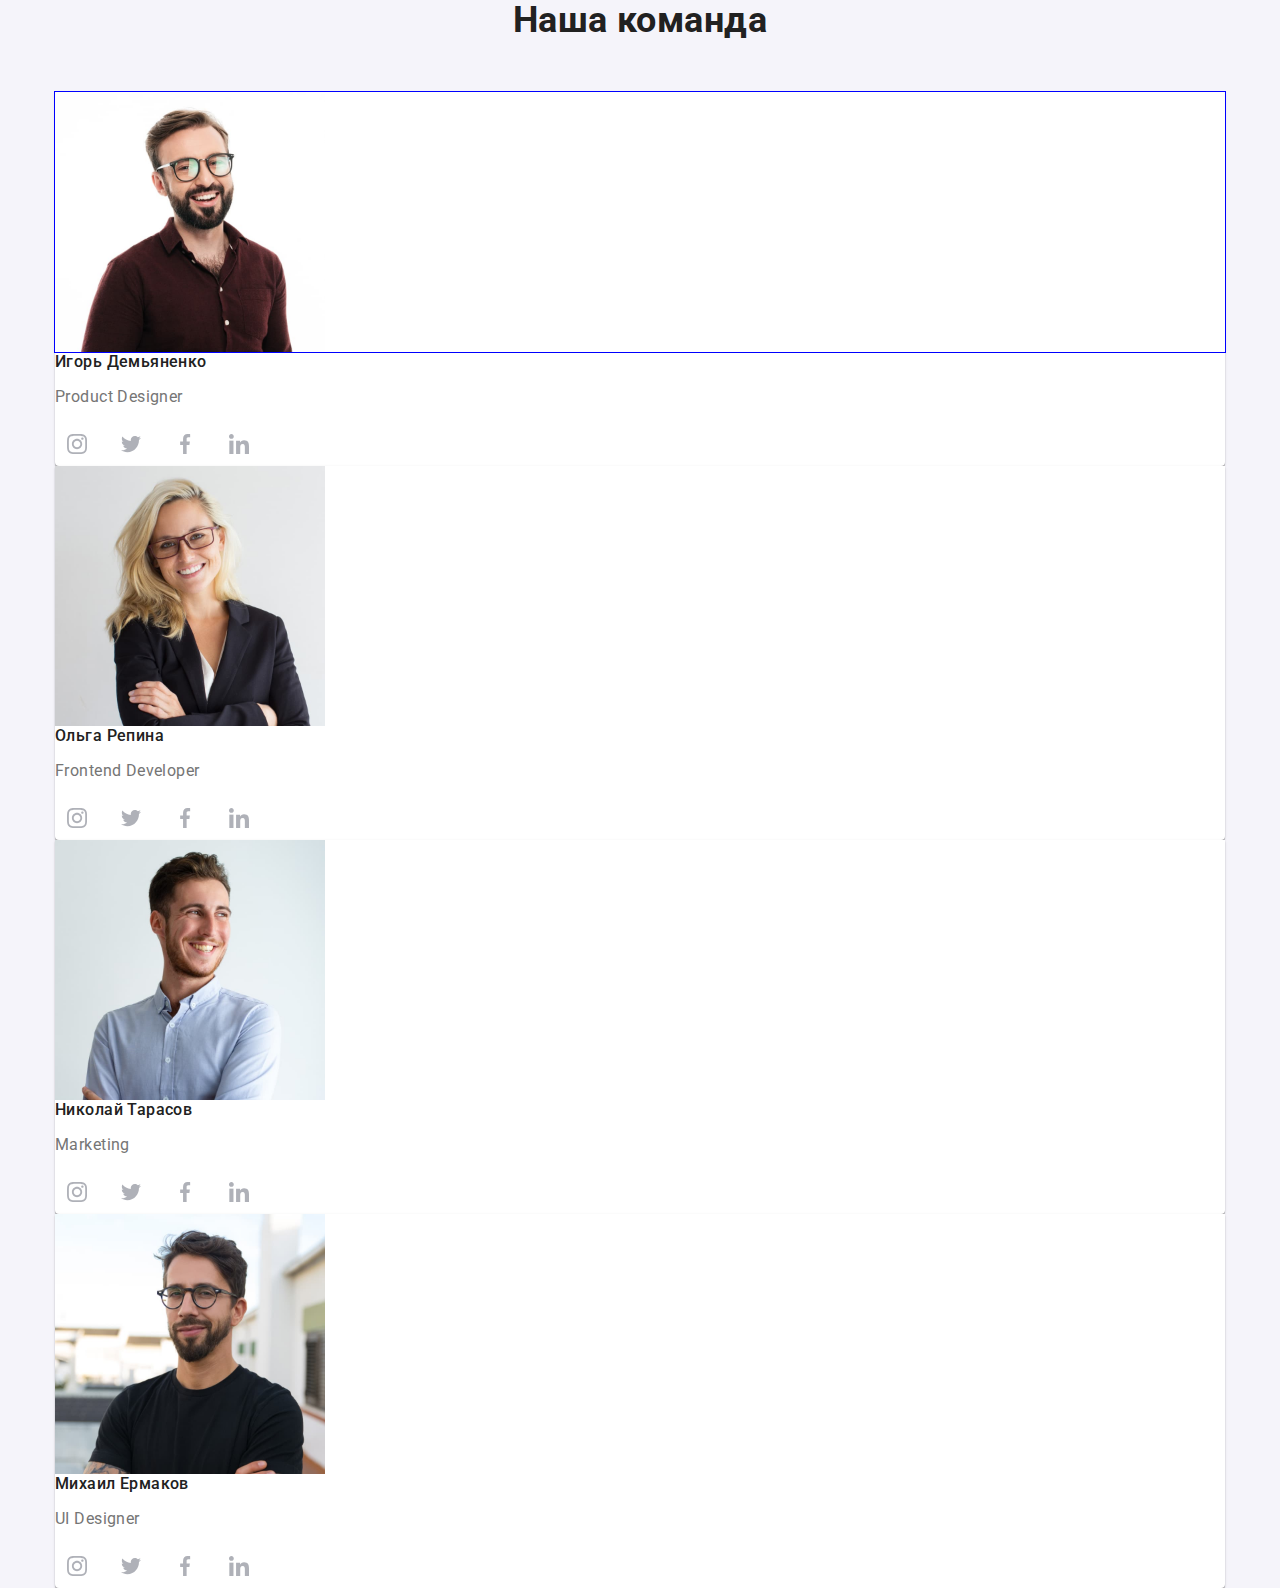
==== index.html @ d7e6c208 "hw08 v0.1" ====
<!DOCTYPE html>
<html lang="ru">
<head>
    <meta charset="UTF-8">
    <meta http-equiv="X-UA-Compatible" content="IE=edge">
    <meta name="viewport" content="width=device-width, initial-scale=1.0">
    <link
      rel="stylesheet"
      href="https://cdnjs.cloudflare.com/ajax/libs/modern-normalize/1.0.0/modern-normalize.min.css"/>
    <link rel="preconnect" href="https://fonts.gstatic.com">
<link href="https://fonts.googleapis.com/css2?family=Raleway:wght@700&family=Roboto:wght@400;500;700;900&display=swap" rel="stylesheet">
    <link rel="stylesheet" href="./css/styles.css">
    <title>Студия</title>
</head>
<body> 
    <!-- <header class="header">
        <div class="conteiner header__conteiner">
            
            <a class="header-logo" href="./index.html"><span class="logo--blue">Web</span>studio </a>
            
            <div class="menu-thomb">
                <nav class="nav">
                    <ul class="list nav__list">
                        <li class="nav__item"> 
                            <div class="nav__link-thomb"> 
                                <a class="link nav__link nav--current" href="./index.html">Студия</a> 
                            </div> 
                        </li>
                        <li class="nav__item"> <a class="link nav__link" href="./portfolio.html">Портфолио</a> </li>
                        <li class="nav__item"> <a class="link nav__link" href="#contacts">Контакты</a></li>
                    </ul>    
                    </nav> 
                
                <ul class="list contacts">
                        <li class="contacts__item">

                            <a class="link contacts__link" href="mailto:info@devstudio.com">
                                <svg class="contacts__icon" width="16px" height="12px">
                                    <use href="./images/sprite.svg#icon-envelope"></use>
                                </svg>
                                info@devstudio.com</a> 
                        </li>
                        <li class="contacts__item"> 

                            <a class="link contacts__link" href="tel:+380961111111"> 
                                <svg class="contacts__icon" width="10px" height="16px" >
                                    <use href="./images/sprite.svg#icon-smartphone"></use>
                                </svg>
                                +38 096 111 11 11</a>
                        </li>
                </ul> 
            
            <button type="button"><div class=""></div></button>
            </div>  
        </div>
    </header>
    <main> -->
        
        <!-- <section class="hero">
        <div class="conteiner">
            <h1 class="hero__text">Эффективные решения для вашего бизнеса</h1>
            <button class="main-button" type="button" data-modal-open>Заказать услугу</button>
        </div>   
        </section>  -->
        
        <!-- <section class="qualities__section">
            <div class="conteiner">
            <h2 class="visually-hidden">Наши Качества</h2>
            <ul class="list qualities">
                <li class="qualities__item">
                    <div>
                        <div class="qualities__icon-tomb">
                        <svg class="qualities__icon">
                            <use href="./images/sprite.svg#icon-antenna-1"></use>
                        </svg></div>
                        <h3 class="sub-title ">Внимание к деталям</h3>
                        <p class="qualities__text">Идейные соображения, а также начало повседневной работы по формированию позиции.</p>
                    </div>
                </li>

                <li class="qualities__item">
                    <div>
                    <div class="qualities__icon-tomb">
                        <svg class="qualities__icon">
                        <use href="./images/sprite.svg#icon-clock-1"></use>
                    </svg></div>
                    <h3 class="sub-title ">Пунктуальность</h3>
                    <p class="qualities__text">Задача организации, в особенности же рамки и место обучения кадров влечет за собой.</p> 
                </div>
                </li>
                    <li class="qualities__item">
                        <div>
                    <div class="qualities__icon-tomb">
                        <svg class="qualities__icon">
                            <use href="./images/sprite.svg#icon-diagram-1"></use>
                        </svg></div>
                    <h3 class="sub-title">Планирование</h3>
                    <p class="qualities__text">Равным образом консультация с широким активом в значительной степени обуславливает.</p>
                </div>
                </li>

                <li class="qualities__item">
                    <div>
                    <div class="qualities__icon-tomb">
                        <svg class="qualities__icon">
                        <use href="./images/sprite.svg#icon-astronaut-1"></use>
                    </svg></div>
                    <h3 class="sub-title">Современные технологии</h3>
                    <p class="qualities__text">Значимость этих проблем настолько очевидна, что реализация плановых заданий.</p>
                </div>
                </li>
            </ul>
        </div>
        </section> -->
    
        <!-- <section class="what-we-do"> 
            
            <div class="conteiner">
                <h2 class="title what-we-do__title">Чем мы занимаемся</h2>
                    <ul class="list what-we-do__list">
                        <li class="what-we-do__item">
                            <div class="what-we-do__item-thomb">
                            <img src="./images/img1.jpg" alt="Десктопные приложения" width="370">
                            <div class="what-we-do__card-description">
                                <p class="what-we-do__description-text">Десктопные приложения</p>
                            </div>
                            </div>
                        </li>
                        
                        <li class="what-we-do__item">
                            <div class="what-we-do__item-thomb">
                                <img src="./images/img2.jpg" alt="Мобильные приложения" width="370">
                                <div class="what-we-do__card-description">
                                    <p class="what-we-do__description-text">Мобильные приложения</p>
                                </div>
                            </div>
                        </li>
                        
                        <li class="what-we-do__item">
                            <div class="what-we-do__item-thomb">
                                <img src="./images/img3.jpg" alt="Дизайнерские решения" width="370">
                                <div class="what-we-do__card-description">
                                    <p class="what-we-do__description-text">Дизайнерские решения</p>
                                </div>
                                </div>
                        </li>
            </ul>
        </div>
       </section>    -->
       <section class="team-section">
           <div class="conteiner">
           
           <h2 class="title">Наша команда</h2>
           <ul class="list team-section__list">
               <li class="team-section__item">
                    <div class="member-photo__thomb">
                        <img src="./images/team/tm1.jpg" alt="Игорь Демьяненко" width="270" height="260" сlass="member-photo">
                    </div>
                    <div class="member">
                        <h3 class="member__name">Игорь Демьяненко</h3>
                        <p class="member__position">Product Designer</p>
                    <ul class="list social-list">
                        <li class="social-list__item">
                            <a href="" class="link social-list__link" target="_blank" rel="noopener noreferrer">
                                <svg class="icon">
                                    <use href="./images/sprite.svg#icon-instagram-2"></use>
                                </svg>
                            </a>
                        </li>

                        <li class="social-list__item">
                              <a href="" class="link social-list__link" target="_blank" rel="noopener noreferrer">
                                <svg class="icon">
                                    <use href="./images/sprite.svg#icon-twitter-1"></use>
                                </svg>
                            </a>
                        </li>

                        <li class="social-list__item">
                            <a href="" class="link social-list__link" target="_blank" rel="noopener noreferrer">
                                <svg class="icon">
                                    <use href="./images/sprite.svg#icon-facebook-1"></use>
                                </svg>
                            </a>
                        </li>

                        <li class="social-list__item">
                            <a href="" class="link social-list__link" target="_blank" rel="noopener noreferrer">
                                <svg class="icon">
                                    <use href="./images/sprite.svg#icon-linkedin-1"></use>
                                </svg>
                            </a>
                        </li>
                    </ul>
                </div>
                </li>
                <li class="team-section__item">
                    <div class="member__photo">
                        <img src="./images/team/tm2.jpg" alt="Ольга Репина" width="270" height="260">
                    </div>  
                    <div class="member">
                        <h3 class="member__name">Ольга Репина</h3>
                        <p class="member__position">Frontend Developer</p>
                    <ul class="list social-list">
                        <li class="social-list__item">
                            <a href="" class="link social-list__link" target="_blank" rel="noopener noreferrer">
                                <svg class="icon">
                                    <use href="./images/sprite.svg#icon-instagram-2"></use>
                                </svg>
                            </a>
                        </li>
                        <li class="social-list__item">
                            <div>   
                            <a href="" class="link social-list__link" target="_blank" rel="noopener noreferrer">
                                <svg class="icon">
                                    <use href="./images/sprite.svg#icon-twitter-1"></use>
                                </svg>
                            </a>
                        </div>
                        </li>
                        <li class="social-list__item">
                            <div>
                            <a href="" class="link social-list__link" target="_blank" rel="noopener noreferrer">
                                <svg class="icon">
                                    <use href="./images/sprite.svg#icon-facebook-1"></use>
                                </svg>
                            </a>
                        </div>
                        </li>
                        <li class="social-list__item">
                            <a href="" class="link social-list__link" target="_blank" rel="noopener noreferrer">
                                <svg class="icon">
                                    <use href="./images/sprite.svg#icon-linkedin-1"></use>
                                </svg>
                            </a>
                        </li>
                    </ul>
                </div>
                    </li>
                <li class="team-section__item">
                    <div class="member__photo">
                        <img src="./images/team/tm3.jpg" alt="Николай Тарасов" width="270" height="260">
                    </div>
                    <div class="member">
                        <h3 class="member__name">Николай Тарасов</h3>
                        <p class="member__position">Marketing</p>
                    <ul class="list social-list">
                        <li class="social-list__item">
                            <a href="" class="link social-list__link" target="_blank" rel="noopener noreferrer">
                                <svg class="icon">
                                    <use href="./images/sprite.svg#icon-instagram-2"></use>
                                </svg>
                            </a>
                        </li>
                        <li class="social-list__item">
                            <div>   
                            <a href="" class="link social-list__link" target="_blank" rel="noopener noreferrer">
                                <svg class="icon">
                                    <use href="./images/sprite.svg#icon-twitter-1"></use>
                                </svg>
                            </a>
                        </div>
                        </li>
                        <li class="social-list__item">
                            <div>
                            <a href="" class="link social-list__link" target="_blank" rel="noopener noreferrer">
                                <svg class="icon">
                                    <use href="./images/sprite.svg#icon-facebook-1"></use>
                                </svg>
                            </a>
                        </div>
                        </li>
                        <li class="social-list__item">
                            <a href="" class="link social-list__link" target="_blank" rel="noopener noreferrer">
                                <svg class="icon">
                                    <use href="./images/sprite.svg#icon-linkedin-1"></use>
                                </svg>
                            </a>
                        </li>
                    </ul>
                </div>
                </li>
                <li class="team-section__item">
                    <div class="member__photo">
                        <img src="./images/team/tm4.jpg" alt="Михаил Ермаков" width="270" height="260">
                    </div>
                    <div  class="member">
                        <h3 class="member__name">Михаил Ермаков</h3>
                        <p class="member__position">UI Designer</p>
                    
                    <ul class="list social-list">
                        <li class="social-list__item">
                            <a href="" class="link social-list__link" target="_blank" rel="noopener noreferrer">
                                <svg class="icon">
                                    <use href="./images/sprite.svg#icon-instagram-2"></use>
                                </svg>
                            </a>
                        </li>
                        <li class="social-list__item">
                            <div>   
                            <a href="" class="link social-list__link" target="_blank" rel="noopener noreferrer">
                                <svg class="icon">
                                    <use href="./images/sprite.svg#icon-twitter-1"></use>
                                </svg>
                            </a>
                        </div>
                        </li>
                        <li class="social-list__item">
                            <div>
                            <a href="" class="link social-list__link" target="_blank" rel="noopener noreferrer">
                                <svg class="icon">
                                    <use href="./images/sprite.svg#icon-facebook-1"></use>
                                </svg>
                            </a>
                        </div>
                        </li>
                        <li class="social-list">
                            <a href="" class="link social-list__link" target="_blank" rel="noopener noreferrer">
                                <svg class="icon">
                                    <use href="./images/sprite.svg#icon-linkedin-1"></use>
                                </svg>
                            </a>
                        </li>
                    </ul>
                </div>
                </li>
           </ul>
        </div>
       </section>

       <!-- <section class="clients">
           <div class="conteiner">
           <h2 class="clients__title">
            Постоянные клиенты
           </h2>
           <ul class="list clients__list">
               <li class="item clients__item">
                       <a href="" class="clients__link" target="_blank" rel="noopener noreferrer">
                   <svg class="icon" width="44px" height="49px">
                   <use href="./images/sprite.svg#icon-logo-1"></use>  
                </svg></a>
               </li>
               <li class="item clients__item">
                    <a href=""  class="clients__link" target="_blank" rel="noopener noreferrer">
                <svg class="icon"  width="40px" height="52px">
                <use href="./images/sprite.svg#icon-logo-2"></use>  
             </svg></a>
            </li>
            <li class="item clients__item">
                    <a href="" class="clients__link" target="_blank" rel="noopener noreferrer">
                <svg class="icon" width="41px" height="42px">
                <use href="./images/sprite.svg#icon-logo-3"></use>  
             </svg></a> 
            </li>
            <li class="item clients__item">
                    <a href=""  class="clients__link" target="_blank" rel="noopener noreferrer">
                <svg class="icon"  width="80px" height="42px">
                <use href="./images/sprite.svg#icon-logo-4"></use>  
             </svg></a> 
            </li>
            <li class="item clients__item">
                    <a href="" class="clients__link" target="_blank" rel="noopener noreferrer">
                <svg class="icon" width="59px" height="47px">
                <use href="./images/sprite.svg#icon-logo-5"></use>  
             </svg></a>
            </li>
            <li class="item clients__item">
                    <a href="" class="clients__link" target="_blank" rel="noopener noreferrer">
                <svg class="icon" width="88px" height="45px">
                <use href="./images/sprite.svg#icon-logo-6"></use>  
             </svg></a>
            </li>
              
           </ul>
        </div>
       </section> -->
    </main>            
    <!-- <footer class="footer">
        <div class="conteiner footer__conteiner">
            <div class="footer-contacts__tomb">
                
                <div class="footer-contacts">
                 
                <div class="footer-logo_tomb">
                    <a class="link footer-logo" href="./index.html"><span class="logo--blue">Web</span>studio </a>
                </div>
               
                <address>
                    <ul class="address list" id="contacts">
                        <li class="address__item"><a class="link address__link address__link-white" href="https://goo.gl/maps/nLmr9THdFMke6AbC8" target="_blank" rel="noreferrer noopener"> г. Киев, пр-т Леси Украинки, 26 </a></li>
                        <li class="address__item"><a class="link address__link" href="mailto:info@example.com">info@example.com</a></li>
                        <li class="address__item"><a class="link address__link" href="tel:+380991111111">+38 099 111 11 11</a></li>
                    </ul>
                </address>
                </div>
                
                <div class="footer-social-list__tomb">
                <p class="footer-social-list__titel">присоединяйтесь</p>
                
                <ul class="list social-list ">
                    <li class="social-list__item">
                        <a href="" class="link social-list__link" target="_blank" rel="noopener noreferrer">
                            <svg class="icon">
                                <use href="./images/sprite.svg#icon-instagram-2"></use>
                            </svg>
                        </a>
                    </li>
                    <li class="social-list__item">   
                            <a href="" class="link social-list__link" target="_blank" rel="noopener noreferrer">
                                <svg class="icon">
                                    <use href="./images/sprite.svg#icon-twitter-1"></use>
                                </svg>
                            </a>
                    </li>
                    <li class="social-list__item">
                            <a href="" class="link social-list__link" target="_blank" rel="noopener noreferrer">
                                <svg class="icon">
                                    <use href="./images/sprite.svg#icon-facebook-1"></use>
                                </svg>
                            </a>
                    </li>
                    <li class="social-list__item">
                        <a href="" class="link social-list__link" target="_blank" rel="noopener noreferrer">
                            <svg class="icon">
                                <use href="./images/sprite.svg#icon-linkedin-1"></use>
                            </svg>
                        </a>
                    </li>
                </ul>
                </div>
            </div>
            
            <div class="footer-form__tomb">
                <p class="footer-form__text">Подпишитесь на рассылку</p>
                        <form class="footer-form" >
                            <input class="footer-form__input" type="text" placeholder="E-mail" name="user-email">
                            <button class="main-button footer-form__button" type="submit">Подписаться</button>
                        </form>
            </div>
        </div>
    </footer> -->

    <div class="backdrop is-hidden" data-modal>
        
        <div class="modal"> 
            <button class="button-close" type="button" data-modal-close >
                <svg class="button-close__icon" width="11" height="11">
                    <use href="./images/sprite.svg#icon-close"></use>
                </svg>
            </button>
            <form class="form" name="main-form">
            <b class="modal__header">Оставьте свои данные, мы вам перезвоним</b>
            <label class="form__label">
                <span class="form-input__name">Имя</span>
                <div class="form-input__tomb">
                    <input class="form-input" type="text" name="username">
                    <svg class="form-input__icon" width="18" height="18">
                        <use href="./images/sprite.svg#icon-person-black"></use> 
                    </svg>
                </div>
            </label>
            <label class="form__label">
                <span class="form-input__name">Телефон</span>
                <div class="form-input__tomb">
                    <input class="form-input" type="tel" name="usertel">
                    <svg class="form-input__icon" width="18" height="18">
                        <use href="./images/sprite.svg#icon-phone-black"></use> 
                    </svg>
                </div>
            </label>
            <label class="form__label">
                <span class="form-input__name">Почта</span>
                <div class="form-input__tomb">
                    <input class="form-input" type="email" name="usermail">
                    <svg class="form-input__icon" width="18" height="18">
                        <use href="./images/sprite.svg#icon-email-black"></use> 
                    </svg>
                </div>
            </label>
            <label class="form__label">
                <span class="form-input__name">Комментарий</span>
                <textarea class="feedback" name="feedback" rows="7" placeholder="Введите текст" ></textarea>
            </label>
            <label class=" checkbox__lable">
                <input class="checkbox visually-hidden" type="checkbox">
                <span class="checkbox__icon"></span>
                <span>Соглашаюсь с рассылкой и принимаю <a href="" class="form__link">Условия договора</a> </span>
            </label>
            <button class="main-button form-button" type="submit">Отправить</button>
            </form>
        </div>
    </div>

    <script src="./js/modal.js"></script>
</body>
</html>
---- css/styles.css ----
:root {
  --main-text-color: #757575;
  --background-color: #2F303A;
  --header-color: #212121;
  --header-border-color: #ECECEC;
  --hero-text-color: #ffffff;
  --logo-button-color: #2196F3;
  --ligth-bg-color: #F5F4FA;
  --button-hover-color: #188CE8;
  --gradient-color: rgba(47, 48, 58, 0.4);
  --card-text-background-color: rgba(47, 48, 58, 0.8);
  --icon-color: #AFB1B8;
  --footer-icon-color: rgba(255, 255, 255, 0.1);
  --cubic-bezier: cubic-bezier(0.4, 0, 0.2, 1);
  --transformationt-time: 250ms;
  --form-border-color: rgba(33, 33, 33, 0.2);
  --shadow: 0px 1px 3px rgba(0, 0, 0, 0.12), 0px 1px 1px rgba(0, 0, 0, 0.14), 0px 2px 1px rgba(0, 0, 0, 0.2);
}

html {
  box-sizing: border-box;
}

*,
*::after,
*::before {
  box-sizing: inherit;
}

h1,
h2,
h3,
h4,
h5,
h6,
p {
  margin-top: 0;
}

body {
  font-family: "Roboto", sans-serif;
  font-weight: 400;
  font-size: 14px;
  line-height: 1.71;
  letter-spacing: 0.03em;
  color: var(--main-text-color);
}

img {
  display: block;
  max-width: 100%;
  height: auto;
}

.link {
  text-decoration: none;
  color: inherit;
  transition: color var(--transformationt-time) var(--cubic-bezier);
}

.address__link:hover,
.address__link:focus,
.logo--blue,
.header .link:focus,
.header .link:hover {
  color: var(--logo-button-color);
}

.list {
  margin-top: 0;
  margin-bottom: 0;
  padding-left: 0;
  list-style: none;
}

.visually-hidden {
  position: absolute !important;
  clip: rect(1px 1px 1px 1px);
  clip: rect(1px, 1px, 1px, 1px);
  padding: 0 !important;
  border: 0 !important;
  height: 1px !important;
  width: 1px !important;
  overflow: hidden;
  list-style: none;
}

.title {
  font-weight: 700;
  font-size: 36px;
  line-height: 1.16;
  text-align: center;
  color: var(--header-color);
  margin-bottom: 50px;
}

.conteiner {
  padding-left: 15px;
  padding-right: 15px;
  margin-left: auto;
  margin-right: auto;
}

@media screen and (min-width: 480px) {
  .conteiner {
    width: 480px;
  }
}

@media screen and (min-width: 768px) {
  .conteiner {
    width: 768px;
  }
}

@media screen and (min-width: 1200px) {
  .conteiner {
    width: 1200px;
  }
}

.header {
  max-width: 100%;
  border-bottom: 1px solid var(--header-border-color);
}

.header__link {
  padding-top: 32px;
  padding-bottom: 32px;
  display: block;
}

.header__conteiner {
  display: flex;
  align-items: center;
}

.nav__list {
  display: inline-flex;
}

.nav__item:not(:last-child) {
  margin-right: 50px;
}

.nav__link {
  color: var(--header-color);
  padding-top: 32px;
  padding-bottom: 32px;
  display: block;
  font-weight: 500;
  font-size: 14px;
  line-height: 1.14;
  letter-spacing: 0.02em;
}

.nav__link-thomb {
  position: relative;
}

.nav--current {
  color: var(--logo-button-color);
}

.nav--current::after {
  content: '';
  width: 100%;
  display: block;
  position: absolute;
  bottom: 0;
  left: 0;
  background-color: var(--logo-button-color);
  height: 4px;
  border-radius: 2px;
}

.contacts {
  display: inline-flex;
  margin-left: auto;
}

.contacts__icon {
  margin-right: 10px;
  fill: currentColor;
}

.contacts__item:not(:last-child) {
  margin-right: 50px;
}

.contacts__link {
  display: flex;
  align-items: center;
  padding-top: 32px;
  padding-bottom: 32px;
}

.header-logo {
  text-decoration: none;
  color: inherit;
  font-family: Raleway;
  font-weight: 700;
  font-size: 26px;
  line-height: 1.19;
  color: var(--header-color);
  margin-right: 93px;
  padding-top: 24px;
  padding-bottom: 25px;
}

.hero {
  max-width: 1600px;
  margin-left: auto;
  margin-right: auto;
  background-color: var(--background-color);
  text-align: center;
  padding-top: 200px;
  padding-bottom: 200px;
  background-image: linear-gradient(to bottom, var(--gradient-color), var(--gradient-color)), url(../images/hero/img-1.jpg);
  background-repeat: no-repeat;
  background-position: center;
  background-size: cover;
}

.hero__text {
  font-weight: 900;
  font-size: 44px;
  line-height: 1.36;
  letter-spacing: 0.06em;
  text-transform: uppercase;
  color: var(--hero-text-color);
  max-width: 696px;
  margin-left: auto;
  margin-right: auto;
  margin-bottom: 30px;
}

.main-button {
  color: var(--hero-text-color);
  background-color: var(--logo-button-color);
  transition: background-color var(--transformationt-time) var(--cubic-bezier);
  font-weight: 700;
  font-size: 16px;
  line-height: 1.87;
  align-items: center;
  text-align: center;
  letter-spacing: 0.06em;
  cursor: pointer;
  height: 50px;
  width: 200px;
  border-radius: 4px;
  border: none;
}

.main-button:hover,
.main-button:focus {
  background-color: var(--button-hover-color);
}

@media screen and (min-width: 768px) {
  .qualities {
    display: flex;
    flex-wrap: wrap;
    margin: -15px;
  }
}

@media screen and (min-width: 768px) {
  .qualities__item {
    width: calc((100% - 2 * 30px) / 2);
    margin: 15px;
  }
}

@media screen and (min-width: 1200px) {
  .qualities__item {
    margin: 15px;
    flex-basis: calc((100% - 4 * 30px) / 4);
    display: flex;
  }
}

@media screen and (max-width: 767px) {
  .qualities__item:not(:last-child) {
    margin-bottom: 30px;
  }
}

.qualities__section {
  padding-top: 94px;
  padding-bottom: 94px;
}

@media screen and (max-width: 1199px) {
  .qualities__section {
    padding-top: 60px;
    padding-bottom: 60px;
  }
}

.sub-title {
  font-weight: 700;
  font-size: 14px;
  line-height: 1.14;
  text-transform: uppercase;
  color: var(--header-color);
  margin-bottom: 10px;
}

@media screen and (max-width: 767px) {
  .sub-title {
    text-align: center;
  }
}

.qualities__text {
  margin-bottom: 0;
}

.qualities__icon {
  width: 70px;
  height: 70px;
  display: flex;
}

.qualities__icon-tomb {
  background-color: var(--ligth-bg-color);
  display: flex;
  border-radius: 4px;
  max-width: 100%;
  height: 120px;
  align-items: center;
  justify-content: center;
  margin-bottom: 30px;
}

.what-we-do {
  padding-bottom: 94px;
}

@media screen and (max-width: 1199px) {
  .what-we-do {
    display: none;
  }
}

.what-we-do__list {
  display: flex;
  margin-left: -30px;
}

.what-we-do__title {
  margin-bottom: 50px;
}

.what-we-do__item {
  width: calc(100% / 3 - 30px);
  margin-left: 30px;
}

.what-we-do__item-thomb {
  position: relative;
  display: block;
}

.what-we-do__description-text {
  font-weight: 700;
  font-size: 14px;
  line-height: 1.14;
  text-transform: uppercase;
  color: var(--hero-text-color);
  margin: 0;
}

.what-we-do__card-description {
  position: absolute;
  bottom: 0;
  right: 0;
  left: 0;
  height: 70px;
  display: flex;
  align-items: center;
  justify-content: center;
  background-color: var(--card-text-background-color);
}

.team-section {
  background-color: var(--ligth-bg-color);
}

.team-section__item {
  background-color: var(--hero-text-color);
  border-radius: 0px 0px 4px 4px;
  box-shadow: var(--shadow);
}

.member__name {
  font-weight: 500;
  font-size: 16px;
  line-height: 1.19;
  color: var(--header-color);
}

.member__position {
  font-weight: 400;
  font-size: 16px;
  line-height: 1.19;
}

.member-photo {
  display: block;
  margin: auto;
  align-items: center;
  text-align: center;
}

.member-photo__thomb {
  margin: auto;
  outline: 1px solid blue;
  align-items: center;
  text-align: center;
}

.social-list {
  display: inline-flex;
}

.social-list__link {
  display: flex;
  align-items: center;
  justify-content: center;
  border-radius: 50%;
  width: 44px;
  height: 44px;
  transition: background-color var(--transformationt-time) var(--cubic-bezier), fill var(--transformationt-time) var(--cubic-bezier);
}

.social-list__link:hover,
.social-list__link:focus {
  background-color: var(--logo-button-color);
}

.social-list__link:focus .icon,
.social-list__link:hover .icon {
  fill: var(--hero-text-color);
}

.social-list__item:not(:last-child) {
  margin-right: 10px;
}

.social-list__link .icon {
  width: 20px;
  height: 20px;
  fill: var(--icon-color);
  transition: fill var(--transformationt-time) var(--cubic-bezier);
}

.clients {
  text-align: center;
  padding-top: 94px;
  padding-bottom: 94px;
}

.clients__title {
  font-weight: 700;
  font-size: 36px;
  line-height: 1.14;
  color: var(--header-color);
  margin-bottom: 50px;
}

.clients__list {
  display: flex;
  margin-left: -30px;
}

.clients__item {
  width: calc(100% / 6 - 30px);
  margin-left: 30px;
  height: 90px;
}

.clients__link {
  border: 1px solid var(--icon-color);
  fill: var(--icon-color);
  box-sizing: border-box;
  border-radius: 4px;
  width: 170px;
  height: 90px;
  display: flex;
  align-items: center;
  justify-content: center;
  transition: fill var(--transformationt-time) var(--cubic-bezier), border-color var(--transformationt-time) var(--cubic-bezier);
}

.clients__link:hover,
.clients__link:focus {
  fill: var(--logo-button-color);
  border-color: var(--logo-button-color);
}

.footer-logo {
  font-family: Raleway;
  font-weight: 700;
  font-size: 26px;
  line-height: 1.19;
  color: var(--hero-text-color);
  display: block;
  margin-bottom: 20px;
}

.footer {
  padding-top: 60px;
  padding-bottom: 60px;
  background-color: var(--background-color);
}

.footer__conteiner {
  display: flex;
  align-items: baseline;
  justify-content: space-between;
}

.footer-contacts__tomb {
  display: flex;
  align-items: baseline;
}

.address__link {
  font-style: normal;
  font-weight: 400;
  font-size: 14px;
  line-height: 1.71;
}

.address__link-white {
  font-style: normal;
  font-weight: 400;
  font-size: 14px;
  line-height: 1.71;
  color: var(--hero-text-color);
}

.address__item:not(:last-child) {
  margin-bottom: 9px;
}

.footer-social-list__titel {
  font-weight: 700;
  font-size: 14px;
  line-height: 1.14;
  text-transform: uppercase;
  color: var(--hero-text-color);
}

.footer .social-links-list {
  display: inline-flex;
}

.footer-social-list__tomb {
  margin-left: 70px;
}

.footer .icon {
  fill: var(--hero-text-color);
}

.footer .social-icons-link {
  background-color: var(--footer-icon-color);
}

.footer .social-icons-link:focus,
.footer .social-icons-link:hover {
  background-color: var(--logo-button-color);
}

.footer-form__tomb {
  width: calc(100% / 2 - 15px);
}

.footer-form__text {
  font-weight: 700;
  font-size: 14px;
  line-height: 1.14;
  text-transform: uppercase;
  color: var(--hero-text-color);
}

.footer-form {
  display: flex;
  justify-content: space-between;
}

.footer-form__input {
  width: 358px;
  height: 50px;
  padding-left: 16px;
  font-weight: 400;
  font-size: 16px;
  line-height: 1.25;
  background-color: var(--background-color);
  color: rgba(255, 255, 255, 0.6);
  border: 1px solid rgba(255, 255, 255, 0.3);
  filter: drop-shadow(0px 4px 4px rgba(0, 0, 0, 0.15));
  border-radius: 4px;
}

.footer-form__button {
  position: relative;
  padding: 0 0 0 29px;
  margin-left: 12px;
  display: flex;
}

.footer-form__button::after {
  content: '';
  width: 24px;
  height: 24px;
  position: absolute;
  background-color: var(--logo-button-color);
  background-image: url(../images/icon-send.svg);
  background-repeat: no-repeat;
  background-size: cover;
  top: 0;
  right: 28px;
  transform: translatey(50%);
  transition: background-color var(--transformationt-time) var(--cubic-bezier);
}

.footer-form__button:hover::after,
.footer-form__button:focus::after {
  background-color: var(--button-hover-color);
}

.portholio {
  padding-top: 94px;
  padding-bottom: 94px;
}

.portpholio__button {
  font-weight: 500;
  font-size: 16px;
  line-height: 1.62;
  text-align: center;
  border: none;
  border-radius: 4px;
  padding: 6px 22px;
  color: var(--header-color);
  background-color: var(--ligth-bg-color);
  transition: color var(--transformationt-time) var(--cubic-bezier), background-color var(--transformationt-time) var(--cubic-bezier), box-shadow var(--transformationt-time) var(--cubic-bezier);
}

.portpholio__button-current {
  background-color: var(--logo-button-color);
  color: var(--hero-text-color);
}

.portpholio__button:hover,
.portpholio__button:focus {
  background-color: var(--logo-button-color);
  color: var(--hero-text-color);
  cursor: pointer;
  box-shadow: 0px 3px 1px rgba(0, 0, 0, 0.1), 0px 1px 2px rgba(0, 0, 0, 0.08), 0px 2px 2px rgba(0, 0, 0, 0.12);
}

.buttons-list {
  margin-bottom: 50px;
  text-align: center;
}

.buttons-list__item {
  display: inline-block;
}

.buttons-list__item:not(:first-child) {
  margin-left: 8px;
}

.card-list {
  display: flex;
  flex-wrap: wrap;
  margin-left: -30px;
  margin-top: -30px;
}

.card-list__item {
  flex-basis: calc(100% / 3 - 30px);
  margin-left: 30px;
  margin-top: 30px;
  border: 1px solid #EEEEEE;
}

.card__header {
  font-weight: 700;
  font-size: 18px;
  line-height: 2;
  letter-spacing: 0.06em;
  letter-spacing: 0.06em;
  color: var(--header-color);
  margin-bottom: 4px;
}

.card__text {
  margin-bottom: 0;
}

.card__overlay-text {
  font-weight: 400;
  font-size: 18px;
  line-height: 1.56;
  color: var(--hero-text-color);
}

.card__tomb {
  position: relative;
  overflow: hidden;
}

.card__overlay {
  position: absolute;
  display: block;
  transform: translateY(0);
  background-color: rgba(33, 150, 243, 0.9);
  width: 100%;
  height: 100%;
  padding: 63px 24px;
  transition: transform var(--transformationt-time) var(--cubic-bezier);
}

.card__link:hover .card__overlay,
.card__link:focus .card__overlay {
  transform: translateY(-100%);
}

.card__body {
  transition: box-shadow var(--transformationt-time) var(--cubic-bezier);
}

.card__link:hover .card__body,
.card__link:focus .card__body {
  box-shadow: 0px 1px 1px #0000001f, 0px 4px 4px rgba(0, 0, 0, 0.06), 1px 4px 6px rgba(0, 0, 0, 0.16);
}

.card__text-thomb {
  padding: 20px 24px;
}

.backdrop {
  position: fixed;
  background-color: rgba(0, 0, 0, 0.2);
  width: 100%;
  height: 100%;
  top: 0;
  left: 0;
  opacity: 1;
  transition: opacity var(--transformationt-time) var(--cubic-bezier);
}

.backdrop.is-hidden {
  opacity: 0;
  pointer-events: none;
}

.is-hidden .modal {
  transform: translatey(-100%) scale(0.01);
}

.modal {
  position: absolute;
  left: 50%;
  top: 50%;
  transform: translate(-50%, -50%) scale(1);
  transition: transform var(--transformationt-time) var(--cubic-bezier);
  width: 100%;
  max-width: 528px;
  min-height: 581px;
  padding: 40px;
  background-color: var(--hero-text-color);
  box-shadow: var(--shadow);
  border-radius: 4px;
}

.button-close {
  display: flex;
  justify-content: center;
  align-items: center;
  position: absolute;
  width: 30px;
  height: 30px;
  right: 8px;
  top: 8px;
  border-radius: 50%;
  border: 1px solid rgba(0, 0, 0, 0.1);
}

.button-close__icon {
  transition: fill var(--transformationt-time) var(--cubic-bezier);
}

.button-close:hover .button-close__icon {
  fill: var(--logo-button-color);
}

.form {
  width: 448px;
  padding: 0;
  display: flex;
  flex-direction: column;
  margin-left: auto;
  margin-right: auto;
}

.form__header {
  font-weight: 700;
  font-size: 20px;
  line-height: 1.15;
  text-align: center;
  margin-bottom: 12px;
  color: var(--header-color);
}

.form__label {
  display: flex;
  flex-direction: column;
  margin-bottom: 10px;
}

.form__label:nth-child(5) {
  margin-bottom: 0;
}

.form-input__name {
  margin-bottom: 4px;
  font-weight: 400;
  font-size: 12px;
  line-height: 1.16;
  letter-spacing: 0.01em;
}

.form-input {
  border: 1px solid var(--form-border-color);
  border-radius: 4px;
  height: 40px;
  padding: 12px 15px 12px 42px;
  width: 100%;
  transition: border-color var(--transformationt-time) var(--cubic-bezier), outline var(--transformationt-time) var(--cubic-bezier);
}

.form-input__icon {
  position: absolute;
  left: 15px;
  top: 50%;
  transform: translatey(-50%);
  transition: fill var(--transformationt-time) var(--cubic-bezier);
}

.form-input__tomb {
  position: relative;
}

.form-input__tomb:focus-within .form-input__icon,
.form-input__tomb:focus-within .form-input {
  fill: var(--logo-button-color);
  border-color: var(--logo-button-color);
  outline: var(--logo-button-color);
}

.feedback {
  padding: 12px 16px;
  border: 1px solid var(--form-border-color);
  border-radius: 4px;
  resize: none;
  margin-bottom: 20px;
}

.checkbox__icon {
  width: 16px;
  height: 15px;
  border: 2px solid var(--header-color);
  border-radius: 2px;
  display: inline-flex;
  margin-right: 7px;
}

.checkbox:checked + .checkbox__icon {
  background-color: var(--logo-button-color);
  background-image: url(../images/icon-check.svg);
  background-size: contain;
  background-repeat: no-repeat;
  border: 2px solid var(--logo-button-color);
}

.form__link {
  color: var(--logo-button-color);
}

.checkbox__lable {
  display: inline-flex;
  justify-content: center;
  align-items: center;
  flex-direction: row;
  margin-bottom: 30px;
}

.form-button {
  margin-right: auto;
  margin-left: auto;
}

.form-button:hover,
.form-button:focus {
  box-shadow: 0px 4px 4px rgba(0, 0, 0, 0.15);
}
/*# sourceMappingURL=styles.css.map */
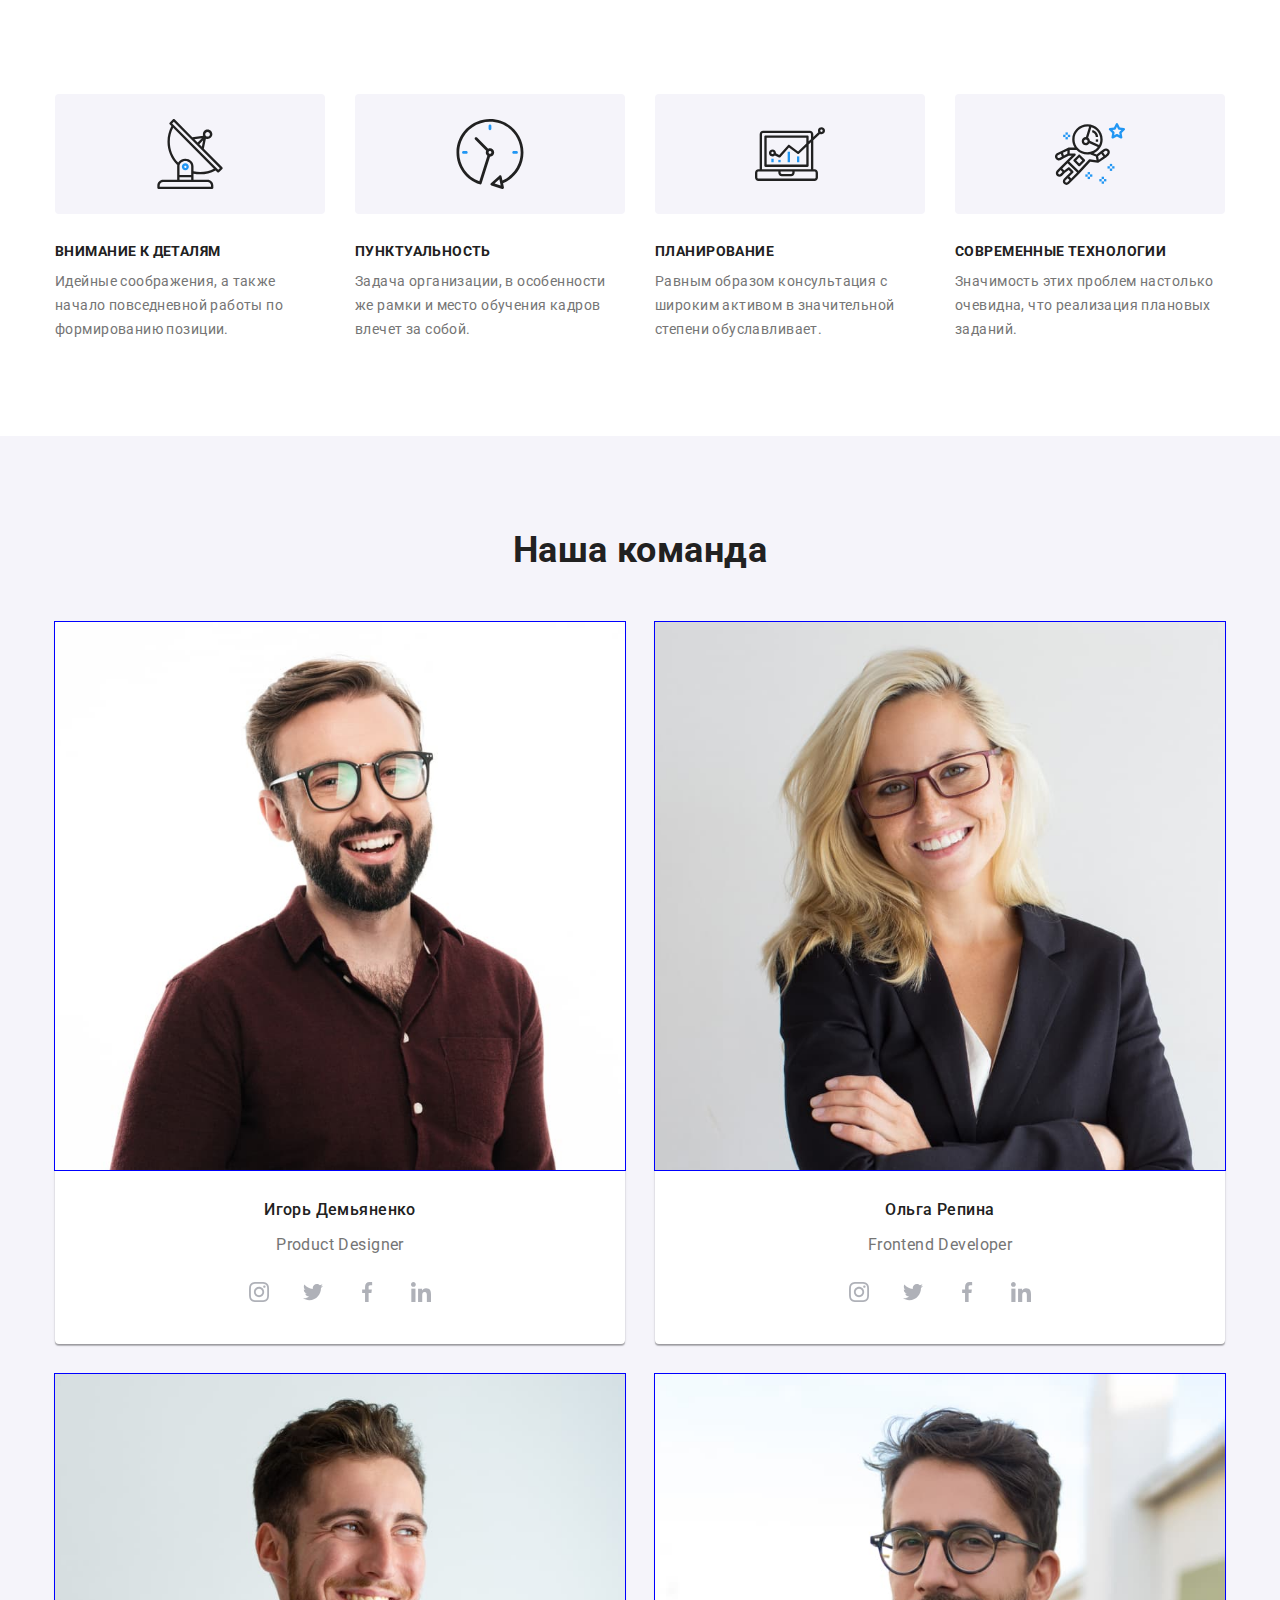
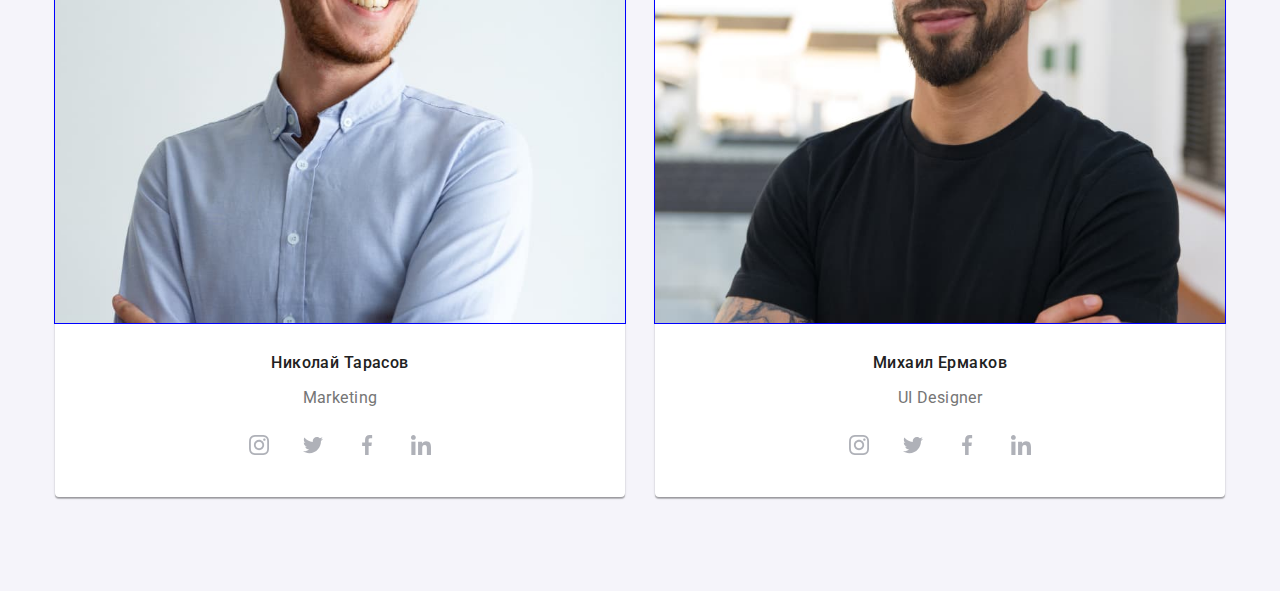
==== commit 4a08d34e: "hw08 v0.11" ====
--- a/index.html
+++ b/index.html
@@ -63,7 +63,7 @@
         </div>   
         </section>  -->
         
-        <!-- <section class="qualities__section">
+        <section class="qualities__section">
             <div class="conteiner">
             <h2 class="visually-hidden">Наши Качества</h2>
             <ul class="list qualities">
@@ -111,7 +111,7 @@
                 </li>
             </ul>
         </div>
-        </section> -->
+        </section>
     
         <!-- <section class="what-we-do"> 
             
@@ -195,8 +195,8 @@
                 </div>
                 </li>
                 <li class="team-section__item">
-                    <div class="member__photo">
-                        <img src="./images/team/tm2.jpg" alt="Ольга Репина" width="270" height="260">
+                    <div class="member-photo__thomb">
+                        <img src="./images/team/tm2.jpg" alt="Ольга Репина" width="270" height="260" class="member__photo">
                     </div>  
                     <div class="member">
                         <h3 class="member__name">Ольга Репина</h3>
@@ -238,8 +238,8 @@
                 </div>
                     </li>
                 <li class="team-section__item">
-                    <div class="member__photo">
-                        <img src="./images/team/tm3.jpg" alt="Николай Тарасов" width="270" height="260">
+                    <div class="member-photo__thomb">
+                        <img src="./images/team/tm3.jpg" alt="Николай Тарасов" width="270" height="260" class="member__photo">
                     </div>
                     <div class="member">
                         <h3 class="member__name">Николай Тарасов</h3>
@@ -281,8 +281,8 @@
                 </div>
                 </li>
                 <li class="team-section__item">
-                    <div class="member__photo">
-                        <img src="./images/team/tm4.jpg" alt="Михаил Ермаков" width="270" height="260">
+                    <div class="member-photo__thomb">
+                        <img src="./images/team/tm4.jpg" alt="Михаил Ермаков" width="270" height="260" class="member__photo">
                     </div>
                     <div  class="member">
                         <h3 class="member__name">Михаил Ермаков</h3>
--- a/css/styles.css
+++ b/css/styles.css
@@ -48,7 +48,7 @@
 
 img {
   display: block;
-  max-width: 100%;
+  width: 100%;
   height: auto;
 }
 
@@ -91,7 +91,13 @@
   line-height: 1.16;
   text-align: center;
   color: var(--header-color);
-  margin-bottom: 50px;
+  margin-bottom: 30px;
+}
+
+@media screen and (min-width: 1200px) {
+  .title {
+    margin-bottom: 50px;
+  }
 }
 
 .conteiner {
@@ -386,12 +392,46 @@
 
 .team-section {
   background-color: var(--ligth-bg-color);
+  padding-top: 94px;
+  padding-bottom: 94px;
+}
+
+@media screen and (max-width: 1199px) {
+  .team-section {
+    padding-top: 60px;
+    padding-bottom: 60px;
+  }
+}
+
+@media screen and (min-width: 768px) {
+  .team-section__list {
+    display: flex;
+    flex-wrap: wrap;
+    margin: -15px;
+  }
 }
 
 .team-section__item {
   background-color: var(--hero-text-color);
   border-radius: 0px 0px 4px 4px;
   box-shadow: var(--shadow);
+  text-align: center;
+  margin-left: auto;
+  margin-right: auto;
+}
+
+@media screen and (max-width: 767px) {
+  .team-section__item:not(:last-child) {
+    margin-bottom: 30px;
+    max-width: 450px;
+  }
+}
+
+@media screen and (min-width: 768px) {
+  .team-section__item {
+    width: calc((100% - 15px * 4) / 2);
+    margin: 15px;
+  }
 }
 
 .member__name {
@@ -407,18 +447,32 @@
   line-height: 1.19;
 }
 
+.member {
+  text-align: center;
+  padding-top: 30px;
+  padding-bottom: 24px;
+}
+
+@media screen and (min-width: 1200px) {
+  .member {
+    padding-bottom: 30px;
+  }
+}
+
 .member-photo {
   display: block;
   margin: auto;
-  align-items: center;
-  text-align: center;
+  text-align: center;
+  width: 100%;
 }
 
 .member-photo__thomb {
   margin: auto;
   outline: 1px solid blue;
-  align-items: center;
-  text-align: center;
+  text-align: center;
+  margin-left: auto;
+  margin-right: auto;
+  max-width: 100%;
 }
 
 .social-list {
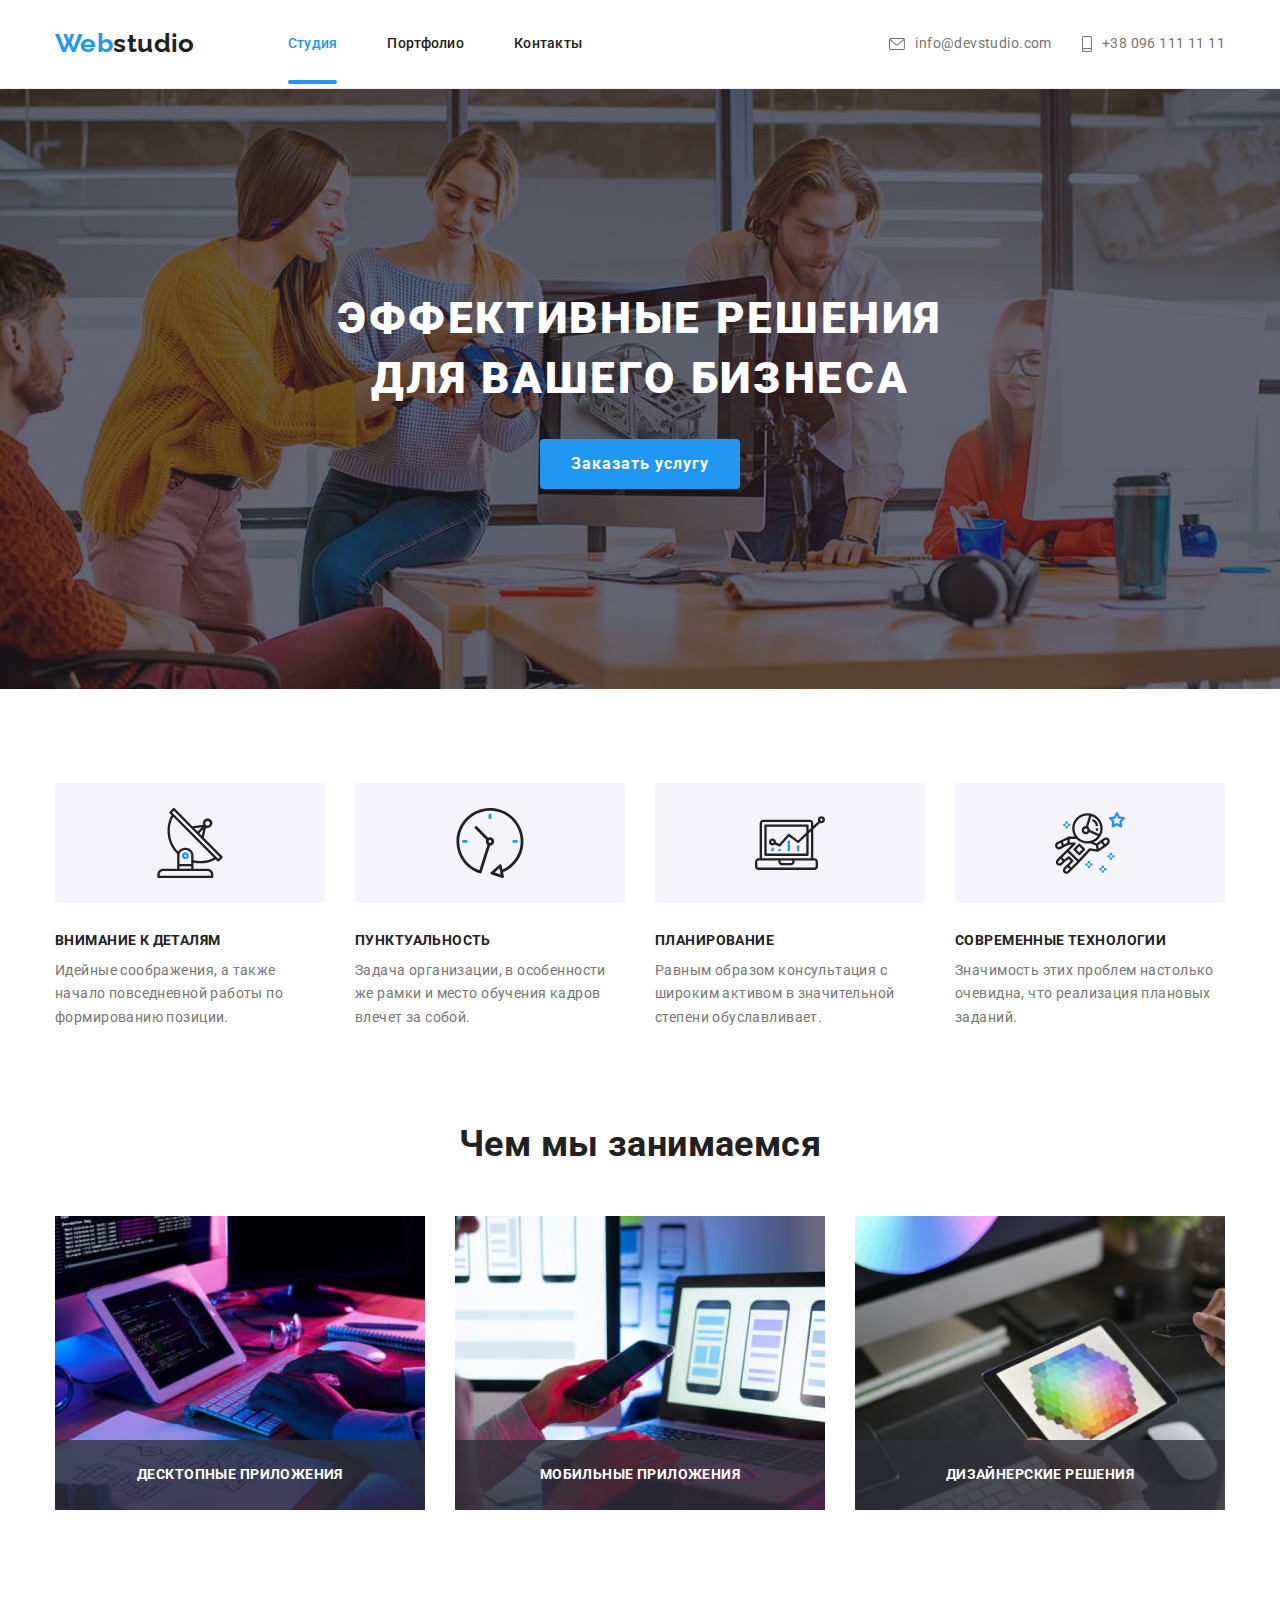
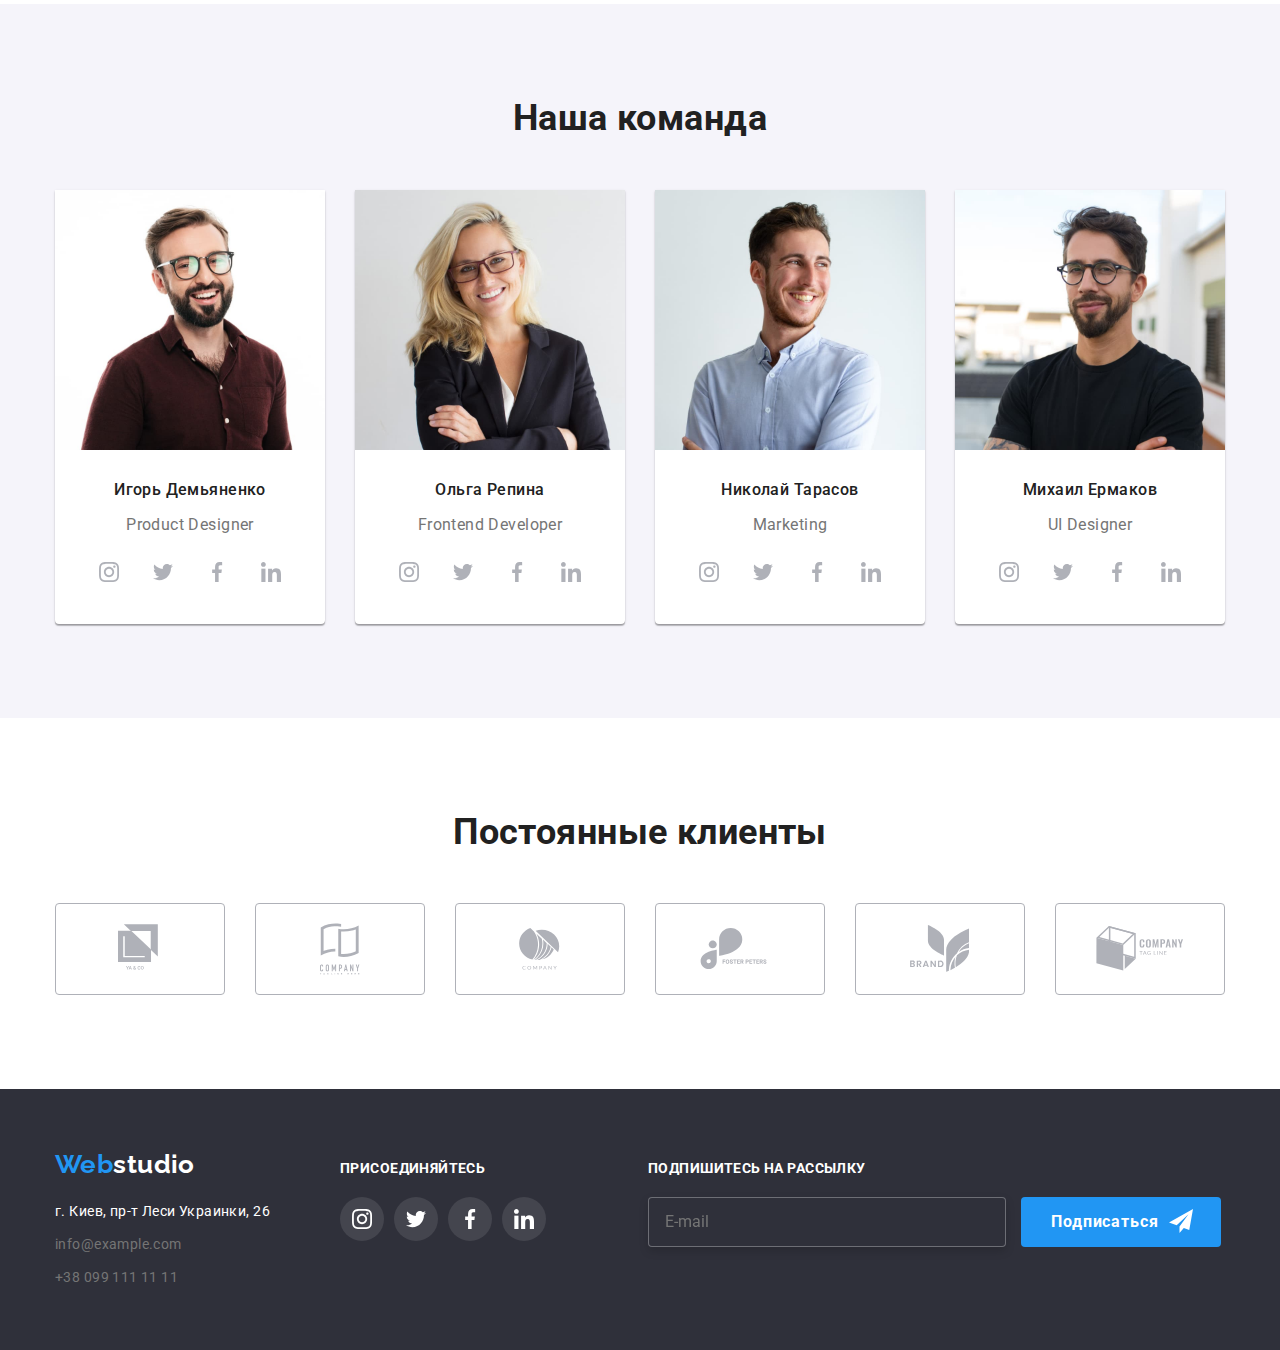
==== commit 19980378: "hw08 v1.0" ====
--- a/index.html
+++ b/index.html
@@ -13,14 +13,16 @@
     <title>Студия</title>
 </head>
 <body> 
-    <!-- <header class="header">
+    <header class="header">
         <div class="conteiner header__conteiner">
             
             <a class="header-logo" href="./index.html"><span class="logo--blue">Web</span>studio </a>
             
-            <div class="menu-thomb">
+            <div class="menu-thomb " data-menu>
+                
                 <nav class="nav">
                     <ul class="list nav__list">
+                      
                         <li class="nav__item"> 
                             <div class="nav__link-thomb"> 
                                 <a class="link nav__link nav--current" href="./index.html">Студия</a> 
@@ -28,7 +30,8 @@
                         </li>
                         <li class="nav__item"> <a class="link nav__link" href="./portfolio.html">Портфолио</a> </li>
                         <li class="nav__item"> <a class="link nav__link" href="#contacts">Контакты</a></li>
-                    </ul>    
+                    </ul>
+                    
                     </nav> 
                 
                 <ul class="list contacts">
@@ -48,20 +51,31 @@
                                 </svg>
                                 +38 096 111 11 11</a>
                         </li>
+
                 </ul> 
-            
-            <button type="button"><div class=""></div></button>
-            </div>  
+                <ul class="list menu-social-list">
+                    <li class="item menu-social-list__item"><a href="" class="link menu-social-list-link">Instagram</a></li>
+                    <li class="item menu-social-list__item"><a href="" class="link menu-social-list-link">Twitter</a></li>
+                    <li class="item menu-social-list__item"><a href="" class="link menu-social-list-link">Facebook</a></li>
+                    <li class="item menu-social-list__item"><a href="" class="link menu-social-list-link">LinkedIn</a></li>
+                </ul>
+            </div> 
+            <button type="button" class="menu-button" data-menu-button>
+                <svg width="40" height="40" aria-label="mobile menu switcher">
+                    <use class="icon-menu-close" href="./images/sprite.svg#icon-menu-close"></use>
+                    <use class="icon-menu" href="./images/sprite.svg#icon-menu"></use>
+                </svg>
+            </button>
         </div>
     </header>
-    <main> -->
+    <main>
         
-        <!-- <section class="hero">
-        <div class="conteiner">
+        <section class="hero">
+        <div class="conteiner hero__conteiner">
             <h1 class="hero__text">Эффективные решения для вашего бизнеса</h1>
             <button class="main-button" type="button" data-modal-open>Заказать услугу</button>
         </div>   
-        </section>  -->
+        </section> 
         
         <section class="qualities__section">
             <div class="conteiner">
@@ -113,7 +127,7 @@
         </div>
         </section>
     
-        <!-- <section class="what-we-do"> 
+        <section class="what-we-do"> 
             
             <div class="conteiner">
                 <h2 class="title what-we-do__title">Чем мы занимаемся</h2>
@@ -146,7 +160,7 @@
                         </li>
             </ul>
         </div>
-       </section>    -->
+       </section>   
        <section class="team-section">
            <div class="conteiner">
            
@@ -328,7 +342,7 @@
         </div>
        </section>
 
-       <!-- <section class="clients">
+       <section class="clients">
            <div class="conteiner">
            <h2 class="clients__title">
             Постоянные клиенты
@@ -373,11 +387,11 @@
               
            </ul>
         </div>
-       </section> -->
+       </section>
     </main>            
-    <!-- <footer class="footer">
+    <footer class="footer">
         <div class="conteiner footer__conteiner">
-            <div class="footer-contacts__tomb">
+            
                 
                 <div class="footer-contacts">
                  
@@ -399,28 +413,28 @@
                 
                 <ul class="list social-list ">
                     <li class="social-list__item">
-                        <a href="" class="link social-list__link" target="_blank" rel="noopener noreferrer">
+                        <a href="" class="link social-list__link social-list__link-dark-bg" target="_blank" rel="noopener noreferrer">
                             <svg class="icon">
                                 <use href="./images/sprite.svg#icon-instagram-2"></use>
                             </svg>
                         </a>
                     </li>
                     <li class="social-list__item">   
-                            <a href="" class="link social-list__link" target="_blank" rel="noopener noreferrer">
+                            <a href="" class="link social-list__link social-list__link-dark-bg" target="_blank" rel="noopener noreferrer">
                                 <svg class="icon">
                                     <use href="./images/sprite.svg#icon-twitter-1"></use>
                                 </svg>
                             </a>
                     </li>
                     <li class="social-list__item">
-                            <a href="" class="link social-list__link" target="_blank" rel="noopener noreferrer">
+                            <a href="" class="link social-list__link social-list__link-dark-bg" target="_blank" rel="noopener noreferrer">
                                 <svg class="icon">
                                     <use href="./images/sprite.svg#icon-facebook-1"></use>
                                 </svg>
                             </a>
                     </li>
                     <li class="social-list__item">
-                        <a href="" class="link social-list__link" target="_blank" rel="noopener noreferrer">
+                        <a href="" class="link social-list__link social-list__link-dark-bg" target="_blank" rel="noopener noreferrer">
                             <svg class="icon">
                                 <use href="./images/sprite.svg#icon-linkedin-1"></use>
                             </svg>
@@ -428,7 +442,7 @@
                     </li>
                 </ul>
                 </div>
-            </div>
+            
             
             <div class="footer-form__tomb">
                 <p class="footer-form__text">Подпишитесь на рассылку</p>
@@ -436,9 +450,10 @@
                             <input class="footer-form__input" type="text" placeholder="E-mail" name="user-email">
                             <button class="main-button footer-form__button" type="submit">Подписаться</button>
                         </form>
+                        
             </div>
         </div>
-    </footer> -->
+    </footer>
 
     <div class="backdrop is-hidden" data-modal>
         
@@ -490,7 +505,8 @@
             </form>
         </div>
     </div>
-
+   
     <script src="./js/modal.js"></script>
+    <script src="./js/mobile-menu.js"></script>
 </body>
 </html>--- a/css/styles.css
+++ b/css/styles.css
@@ -62,7 +62,8 @@
 .address__link:focus,
 .logo--blue,
 .header .link:focus,
-.header .link:hover {
+.header .link:hover,
+.menu-social-list-link {
   color: var(--logo-button-color);
 }
 
@@ -126,7 +127,7 @@
 }
 
 .header {
-  max-width: 100%;
+  width: 100%;
   border-bottom: 1px solid var(--header-border-color);
 }
 
@@ -139,14 +140,62 @@
 .header__conteiner {
   display: flex;
   align-items: center;
+  position: relative;
+  justify-content: space-between;
+}
+
+@media screen and (max-width: 767px) {
+  .menu-thomb {
+    display: none;
+    position: absolute;
+    left: 0;
+    top: 0;
+    background-color: var(--hero-text-color);
+    width: 100%;
+    height: 100vh;
+    z-index: 9;
+    position: fixed;
+    width: 100%;
+    height: 100%;
+    top: 0;
+    left: 0;
+    padding: 48px 40px;
+    overflow-y: scroll;
+  }
+}
+
+.menu-thomb.is-open {
+  display: block;
+}
+
+@media screen and (min-width: 768px) {
+  .menu-thomb {
+    display: flex;
+    align-items: center;
+    justify-content: space-between;
+    width: 100%;
+  }
 }
 
 .nav__list {
   display: inline-flex;
 }
 
+@media screen and (max-width: 767px) {
+  .nav__list {
+    display: block;
+    margin-bottom: 300px;
+  }
+}
+
 .nav__item:not(:last-child) {
   margin-right: 50px;
+}
+
+@media screen and (max-width: 767px) {
+  .nav__item:not(:last-child) {
+    margin-bottom: 32px;
+  }
 }
 
 .nav__link {
@@ -160,6 +209,14 @@
   letter-spacing: 0.02em;
 }
 
+@media screen and (max-width: 767px) {
+  .nav__link {
+    padding: 0;
+    font-size: 40px;
+    line-height: 1.17;
+  }
+}
+
 .nav__link-thomb {
   position: relative;
 }
@@ -169,7 +226,7 @@
 }
 
 .nav--current::after {
-  content: '';
+  content: "";
   width: 100%;
   display: block;
   position: absolute;
@@ -180,9 +237,24 @@
   border-radius: 2px;
 }
 
-.contacts {
-  display: inline-flex;
-  margin-left: auto;
+@media screen and (max-width: 767px) {
+  .nav--current::after {
+    display: none;
+  }
+}
+
+@media screen and (max-width: 767px) {
+  .contacts {
+    display: block;
+    margin-bottom: 64px;
+  }
+}
+
+@media screen and (min-width: 1200px) {
+  .contacts {
+    display: inline-flex;
+    margin-left: auto;
+  }
 }
 
 .contacts__icon {
@@ -190,15 +262,61 @@
   fill: currentColor;
 }
 
-.contacts__item:not(:last-child) {
-  margin-right: 50px;
+@media screen and (max-width: 767px) {
+  .contacts__icon {
+    display: none;
+  }
+}
+
+@media screen and (max-width: 767px) {
+  .contacts__item:not(:last-child) {
+    margin-bottom: 32px;
+  }
+}
+
+@media screen and (min-width: 1200px) {
+  .contacts__item:not(:last-child) {
+    margin-right: 30px;
+  }
 }
 
 .contacts__link {
   display: flex;
   align-items: center;
-  padding-top: 32px;
-  padding-bottom: 32px;
+}
+
+@media screen and (max-width: 767px) {
+  .contacts__link {
+    font-weight: 500;
+    font-size: 24px;
+    line-height: 1.16;
+    letter-spacing: 0.02em;
+    padding: 0;
+  }
+}
+
+@media screen and (min-width: 768px) {
+  .contacts__link {
+    padding-top: 5px;
+    padding-bottom: 5px;
+  }
+}
+
+@media screen and (min-width: 1200px) {
+  .contacts__link {
+    padding-top: 32px;
+    padding-bottom: 32px;
+  }
+}
+
+@media screen and (max-width: 767px) {
+  .contacts__link:hover,
+  .contacts__link:focus {
+    font-weight: 500;
+    font-size: 34px;
+    line-height: 40px;
+    letter-spacing: 0.02em;
+  }
 }
 
 .header-logo {
@@ -209,9 +327,98 @@
   font-size: 26px;
   line-height: 1.19;
   color: var(--header-color);
-  margin-right: 93px;
-  padding-top: 24px;
-  padding-bottom: 25px;
+  padding-top: 16px;
+  padding-bottom: 16px;
+}
+
+@media screen and (min-width: 768px) {
+  .header-logo {
+    margin-right: 88px;
+    padding-top: 26px;
+    padding-bottom: 26px;
+  }
+}
+
+@media screen and (min-width: 1200px) {
+  .header-logo {
+    margin-right: 93px;
+    padding-top: 24px;
+    padding-bottom: 25px;
+  }
+}
+
+.menu-button {
+  margin: 0;
+  padding: 0;
+  background-color: transparent;
+  border: none;
+}
+
+@media screen and (max-width: 767px) {
+  .menu-button {
+    display: block;
+    position: absolute;
+    top: 15px;
+    right: 15px;
+    z-index: 10;
+  }
+}
+
+@media screen and (min-width: 768px) {
+  .menu-button {
+    display: none;
+  }
+}
+
+.menu-button .icon-menu-close {
+  display: none;
+}
+
+.menu-button.is-open .icon-menu-close {
+  display: block;
+}
+
+.menu-button.is-open .icon-menu {
+  display: none;
+}
+
+.menu-button:hover .icon-menu,
+.menu-button:focus .icon-menu {
+  fill: var(--logo-button-color);
+}
+
+.menu-button:hover .icon-menu-close,
+.menu-button:focus .icon-menu-close {
+  fill: var(--logo-button-color);
+}
+
+.menu-social-list {
+  display: none;
+}
+
+@media screen and (max-width: 767px) {
+  .menu-social-list {
+    display: flex;
+    flex-wrap: wrap;
+  }
+}
+
+.menu-social-list .menu-social-list-link {
+  font-weight: 500;
+  font-size: 18px;
+  line-height: 1.22;
+  letter-spacing: 0.02em;
+}
+
+.menu-social-list__item:not(:first-child)::before {
+  content: "";
+  width: 22px;
+  height: 0px;
+  left: 135px;
+  top: 726px;
+  margin-left: 10px;
+  margin-right: 10px;
+  border: 1px solid rgba(33, 33, 33, 0.2);
 }
 
 .hero {
@@ -228,17 +435,31 @@
   background-size: cover;
 }
 
+@media screen and (max-width: 1199px) {
+  .hero {
+    padding-top: 118px;
+    padding-bottom: 118px;
+  }
+}
+
 .hero__text {
   font-weight: 900;
-  font-size: 44px;
+  font-size: 26px;
   line-height: 1.36;
   letter-spacing: 0.06em;
   text-transform: uppercase;
   color: var(--hero-text-color);
-  max-width: 696px;
+  max-width: 360px;
   margin-left: auto;
   margin-right: auto;
   margin-bottom: 30px;
+}
+
+@media screen and (min-width: 1200px) {
+  .hero__text {
+    font-size: 44px;
+    max-width: 696px;
+  }
 }
 
 .main-button {
@@ -411,6 +632,13 @@
   }
 }
 
+@media screen and (min-width: 1200px) {
+  .team-section__list {
+    display: flex;
+    margin-left: -15px;
+  }
+}
+
 .team-section__item {
   background-color: var(--hero-text-color);
   border-radius: 0px 0px 4px 4px;
@@ -434,11 +662,19 @@
   }
 }
 
+@media screen and (min-width: 1200px) {
+  .team-section__item {
+    width: calc((100% - 15px * 8) / 4);
+    margin-left: 15px;
+  }
+}
+
 .member__name {
   font-weight: 500;
   font-size: 16px;
   line-height: 1.19;
   color: var(--header-color);
+  margin-bottom: 16px;
 }
 
 .member__position {
@@ -468,7 +704,6 @@
 
 .member-photo__thomb {
   margin: auto;
-  outline: 1px solid blue;
   text-align: center;
   margin-left: auto;
   margin-right: auto;
@@ -516,23 +751,48 @@
   padding-bottom: 94px;
 }
 
+@media screen and (max-width: 1199px) {
+  .clients {
+    padding-top: 60px;
+    padding-bottom: 60px;
+  }
+}
+
 .clients__title {
   font-weight: 700;
   font-size: 36px;
   line-height: 1.14;
   color: var(--header-color);
-  margin-bottom: 50px;
+  margin-bottom: 30px;
+}
+
+@media screen and (min-width: 1200px) {
+  .clients__title {
+    margin-bottom: 50px;
+  }
 }
 
 .clients__list {
   display: flex;
-  margin-left: -30px;
+  flex-wrap: wrap;
+  margin: -15px;
 }
 
 .clients__item {
-  width: calc(100% / 6 - 30px);
-  margin-left: 30px;
-  height: 90px;
+  width: calc((100% - 4 * 15px) / 2);
+  margin: 15px;
+}
+
+@media screen and (min-width: 768px) {
+  .clients__item {
+    width: calc((100% - 6 * 15px) / 3);
+  }
+}
+
+@media screen and (min-width: 1200px) {
+  .clients__item {
+    width: calc((100% - 12 * 15px) / 6);
+  }
 }
 
 .clients__link {
@@ -540,8 +800,7 @@
   fill: var(--icon-color);
   box-sizing: border-box;
   border-radius: 4px;
-  width: 170px;
-  height: 90px;
+  height: 92px;
   display: flex;
   align-items: center;
   justify-content: center;
@@ -571,14 +830,24 @@
 }
 
 .footer__conteiner {
-  display: flex;
-  align-items: baseline;
-  justify-content: space-between;
-}
-
-.footer-contacts__tomb {
-  display: flex;
-  align-items: baseline;
+  text-align: center;
+}
+
+@media screen and (min-width: 768px) {
+  .footer__conteiner {
+    display: flex;
+    flex-wrap: wrap;
+    align-items: baseline;
+    justify-content: space-around;
+  }
+}
+
+@media screen and (min-width: 1200px) {
+  .footer__conteiner {
+    text-align: left;
+    flex-wrap: nowrap;
+    justify-content: left;
+  }
 }
 
 .address__link {
@@ -597,7 +866,13 @@
 }
 
 .address__item:not(:last-child) {
-  margin-bottom: 9px;
+  margin-bottom: 8px;
+}
+
+@media screen and (min-width: 1199px) {
+  .address__item:not(:last-child) {
+    margin-bottom: 9px;
+  }
 }
 
 .footer-social-list__titel {
@@ -606,21 +881,26 @@
   line-height: 1.14;
   text-transform: uppercase;
   color: var(--hero-text-color);
-}
-
-.footer .social-links-list {
-  display: inline-flex;
-}
-
-.footer-social-list__tomb {
-  margin-left: 70px;
+  margin-bottom: 20px;
+}
+
+@media screen and (max-width: 1199px) {
+  .footer-social-list__tomb {
+    margin-bottom: 60px;
+  }
+}
+
+@media screen and (min-width: 1200px) {
+  .footer-social-list__tomb {
+    margin-left: 70px;
+  }
 }
 
 .footer .icon {
   fill: var(--hero-text-color);
 }
 
-.footer .social-icons-link {
+.social-list__link-dark-bg {
   background-color: var(--footer-icon-color);
 }
 
@@ -629,8 +909,10 @@
   background-color: var(--logo-button-color);
 }
 
-.footer-form__tomb {
-  width: calc(100% / 2 - 15px);
+@media screen and (min-width: 1200px) {
+  .footer-form__tomb {
+    margin-left: 102px;
+  }
 }
 
 .footer-form__text {
@@ -638,16 +920,36 @@
   font-size: 14px;
   line-height: 1.14;
   text-transform: uppercase;
+  margin-bottom: 20px;
   color: var(--hero-text-color);
 }
 
 .footer-form {
-  display: flex;
-  justify-content: space-between;
+  margin-left: auto;
+  margin-right: auto;
+  max-width: 450px;
+}
+
+@media screen and (max-width: 767px) {
+  .footer-form {
+    max-width: 450px;
+  }
+}
+
+@media screen and (min-width: 1200px) {
+  .footer-form {
+    max-width: 100%;
+  }
+}
+
+@media screen and (max-width: 1199px) {
+  .footer-contacts {
+    margin-bottom: 60px;
+  }
 }
 
 .footer-form__input {
-  width: 358px;
+  width: 100%;
   height: 50px;
   padding-left: 16px;
   font-weight: 400;
@@ -660,15 +962,32 @@
   border-radius: 4px;
 }
 
+@media screen and (max-width: 1199px) {
+  .footer-form__input {
+    margin-bottom: 20px;
+  }
+}
+
+@media screen and (min-width: 1200px) {
+  .footer-form__input {
+    width: 358px;
+  }
+}
+
 .footer-form__button {
   position: relative;
   padding: 0 0 0 29px;
-  margin-left: 12px;
-  display: flex;
+  padding: 10px 62px 10px 29px;
+}
+
+@media screen and (min-width: 1200px) {
+  .footer-form__button {
+    margin-left: 12px;
+  }
 }
 
 .footer-form__button::after {
-  content: '';
+  content: "";
   width: 24px;
   height: 24px;
   position: absolute;
@@ -688,8 +1007,15 @@
 }
 
 .portholio {
-  padding-top: 94px;
-  padding-bottom: 94px;
+  padding-top: 60px;
+  padding-bottom: 60px;
+}
+
+@media screen and (min-width: 1200px) {
+  .portholio {
+    padding-top: 94px;
+    padding-bottom: 94px;
+  }
 }
 
 .portpholio__button {
@@ -719,30 +1045,50 @@
 }
 
 .buttons-list {
-  margin-bottom: 50px;
-  text-align: center;
-}
-
-.buttons-list__item {
-  display: inline-block;
-}
-
-.buttons-list__item:not(:first-child) {
-  margin-left: 8px;
-}
-
-.card-list {
+  text-align: left;
   display: flex;
   flex-wrap: wrap;
-  margin-left: -30px;
-  margin-top: -30px;
+}
+
+.buttons-list__item:not(:last-child) {
+  margin-right: 8px;
+  margin-bottom: 15px;
+}
+
+.buttons-list__item:last-child {
+  margin-bottom: 40px;
+}
+
+@media screen and (min-width: 768px) {
+  .card-list {
+    display: flex;
+    flex-wrap: wrap;
+    margin: -15px;
+  }
 }
 
 .card-list__item {
-  flex-basis: calc(100% / 3 - 30px);
-  margin-left: 30px;
-  margin-top: 30px;
-  border: 1px solid #EEEEEE;
+  border: 1px solid #eeeeee;
+}
+
+@media screen and (min-width: 768px) and (max-width: 1199px) {
+  .card-list__item {
+    width: calc((100% - 4 * 15px) / 2);
+    margin: 15px;
+  }
+}
+
+@media screen and (min-width: 1200px) {
+  .card-list__item {
+    width: calc((100% - 6 * 15px) / 3);
+    margin: 15px;
+  }
+}
+
+@media screen and (max-width: 767px) {
+  .card-list__item:not(:last-child) {
+    margin-bottom: 30px;
+  }
 }
 
 .card__header {
@@ -809,6 +1155,9 @@
   left: 0;
   opacity: 1;
   transition: opacity var(--transformationt-time) var(--cubic-bezier);
+  padding: 93px 15px;
+  z-index: 11;
+  overflow-y: scroll;
 }
 
 .backdrop.is-hidden {
@@ -821,18 +1170,41 @@
 }
 
 .modal {
-  position: absolute;
-  left: 50%;
-  top: 50%;
-  transform: translate(-50%, -50%) scale(1);
-  transition: transform var(--transformationt-time) var(--cubic-bezier);
+  position: relative;
   width: 100%;
-  max-width: 528px;
-  min-height: 581px;
+  max-width: 450px;
   padding: 40px;
   background-color: var(--hero-text-color);
   box-shadow: var(--shadow);
   border-radius: 4px;
+  z-index: 1000;
+  margin-left: auto;
+  margin-right: auto;
+}
+
+@media screen and (min-width: 1200px) {
+  .modal {
+    max-width: 528px;
+  }
+}
+
+.modal__header {
+  font-weight: 700;
+  font-size: 20px;
+  line-height: 1.5;
+  text-align: center;
+  margin-bottom: 12px;
+  color: var(--header-color);
+}
+
+@media screen and (min-width: 1200px) {
+  .modal__header {
+    font-weight: bold;
+    font-size: 20px;
+    line-height: 1.5;
+    letter-spacing: 0.03em;
+    text-align: center;
+  }
 }
 
 .button-close {
@@ -857,7 +1229,6 @@
 }
 
 .form {
-  width: 448px;
   padding: 0;
   display: flex;
   flex-direction: column;
@@ -895,9 +1266,10 @@
 .form-input {
   border: 1px solid var(--form-border-color);
   border-radius: 4px;
+  width: 100%;
   height: 40px;
   padding: 12px 15px 12px 42px;
-  width: 100%;
+  max-width: 100%;
   transition: border-color var(--transformationt-time) var(--cubic-bezier), outline var(--transformationt-time) var(--cubic-bezier);
 }
 
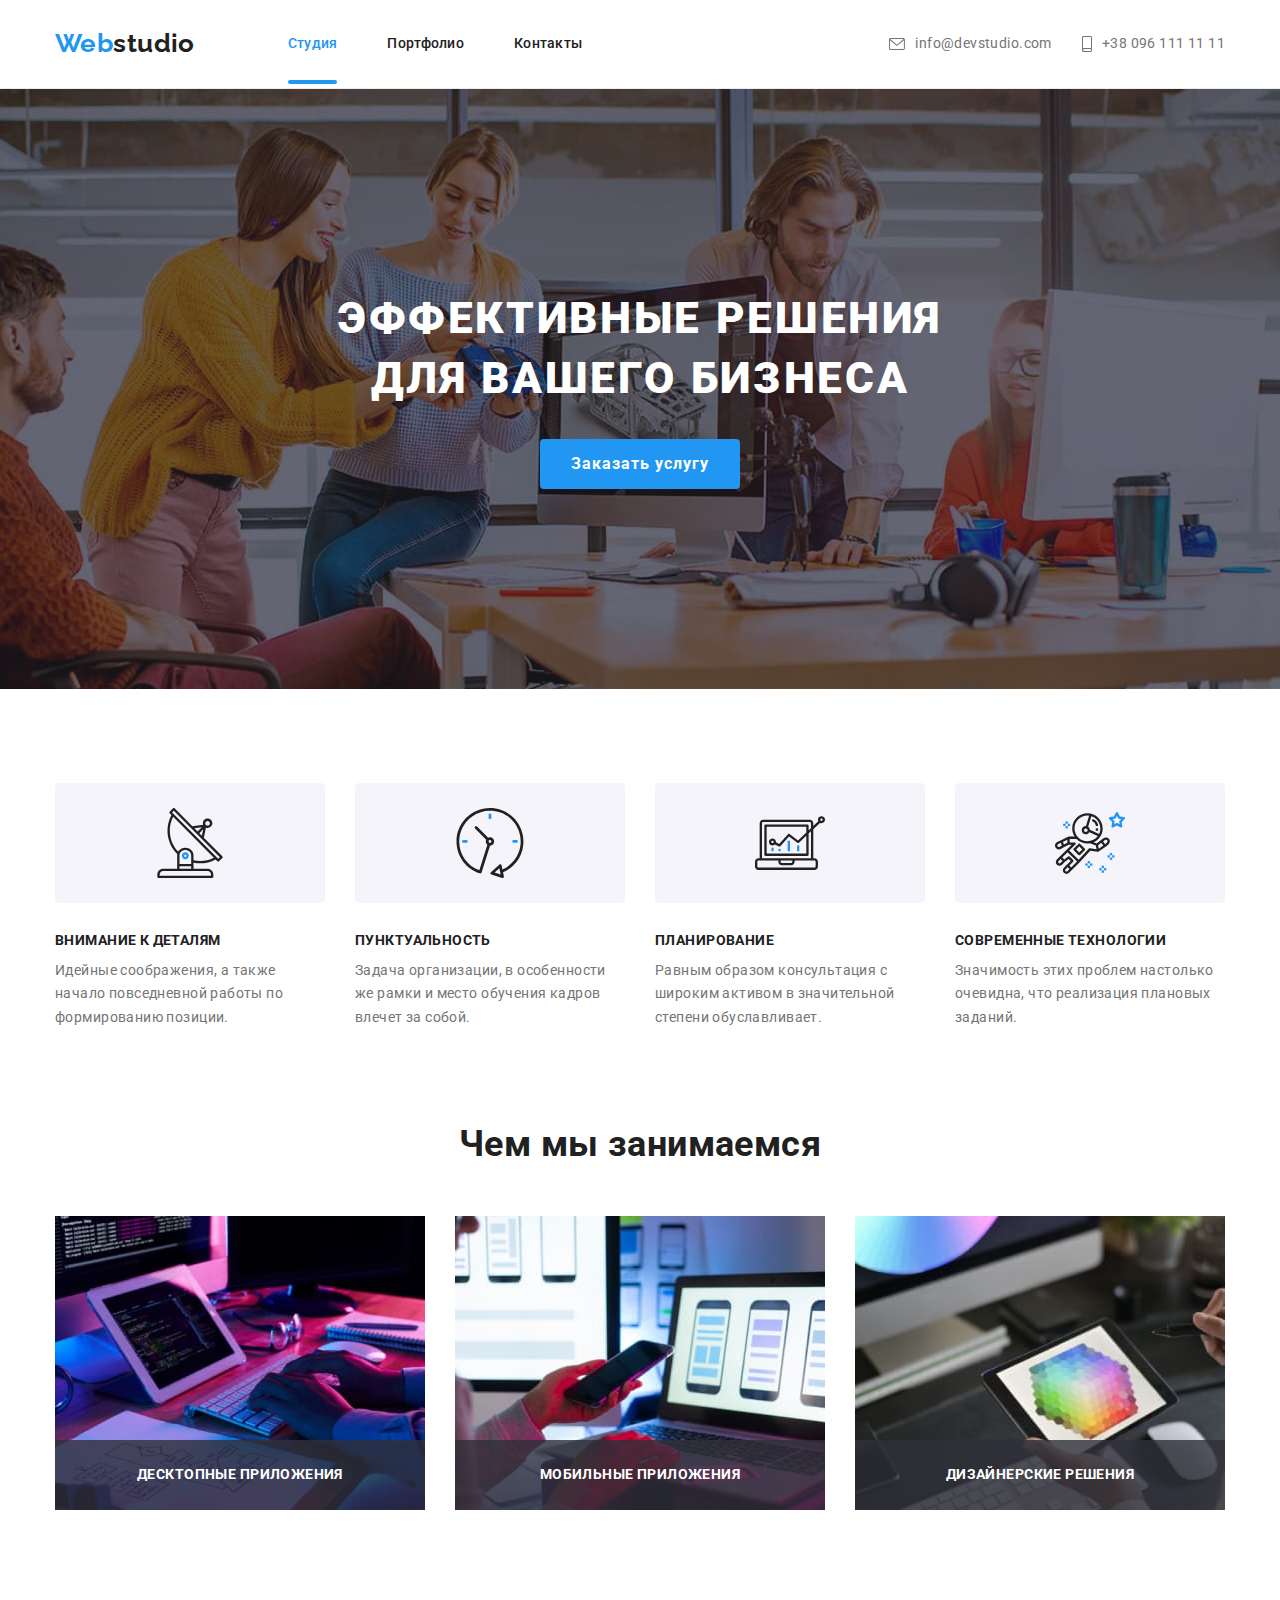
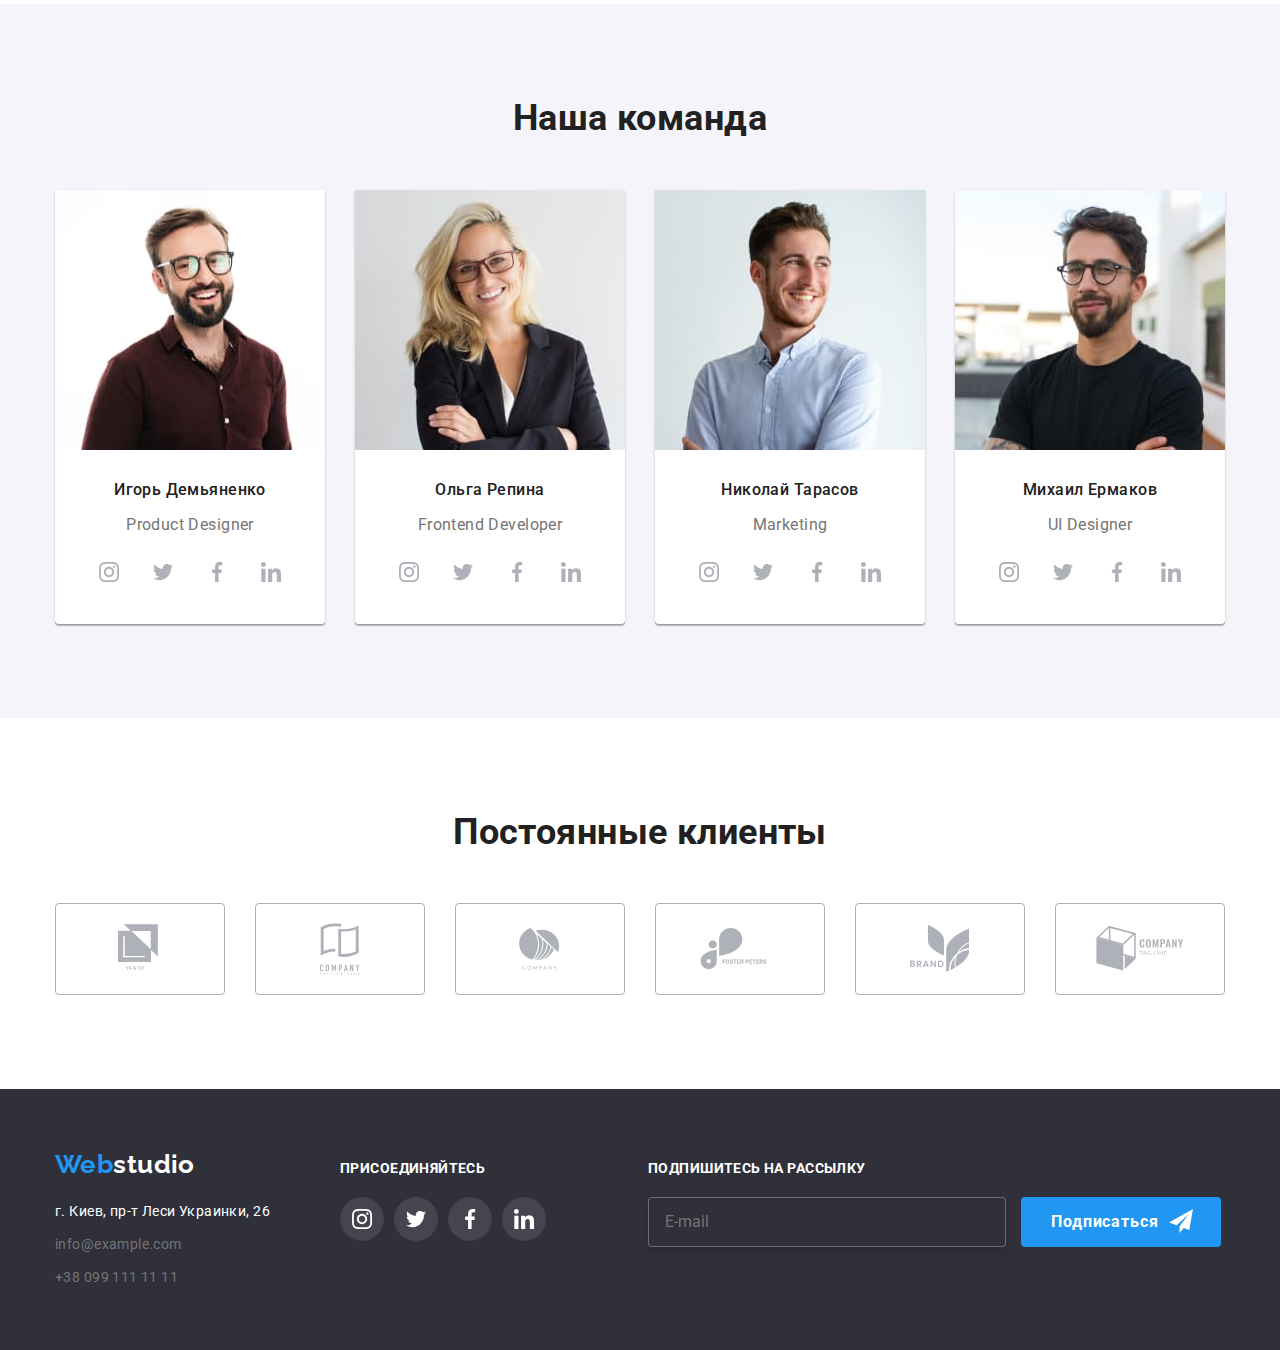
==== commit fe0a39c6: "hw08" ====
--- a/index.html
+++ b/index.html
@@ -134,7 +134,7 @@
                     <ul class="list what-we-do__list">
                         <li class="what-we-do__item">
                             <div class="what-we-do__item-thomb">
-                            <img src="./images/img1.jpg" alt="Десктопные приложения" width="370">
+                            <img src="./images/desktop/what-we-do/img1.jpg" alt="Десктопные приложения" width="370">
                             <div class="what-we-do__card-description">
                                 <p class="what-we-do__description-text">Десктопные приложения</p>
                             </div>
@@ -143,7 +143,7 @@
                         
                         <li class="what-we-do__item">
                             <div class="what-we-do__item-thomb">
-                                <img src="./images/img2.jpg" alt="Мобильные приложения" width="370">
+                                <img src="./images/desktop/what-we-do/img2.jpg" alt="Мобильные приложения" width="370">
                                 <div class="what-we-do__card-description">
                                     <p class="what-we-do__description-text">Мобильные приложения</p>
                                 </div>
@@ -152,11 +152,11 @@
                         
                         <li class="what-we-do__item">
                             <div class="what-we-do__item-thomb">
-                                <img src="./images/img3.jpg" alt="Дизайнерские решения" width="370">
+                                <img src="./images/desktop/what-we-do/img3.jpg" alt="Дизайнерские решения" width="370">
                                 <div class="what-we-do__card-description">
                                     <p class="what-we-do__description-text">Дизайнерские решения</p>
                                 </div>
-                                </div>
+                            </div>
                         </li>
             </ul>
         </div>
@@ -168,7 +168,21 @@
            <ul class="list team-section__list">
                <li class="team-section__item">
                     <div class="member-photo__thomb">
-                        <img src="./images/team/tm1.jpg" alt="Игорь Демьяненко" width="270" height="260" сlass="member-photo">
+                        <picture>
+                            <source srcset="
+                                            ./images/desktop/team/tm1.jpg  1x,
+                                            ./images/desktop/team/tm1@2x.jpg 2x
+                                          " media="(min-width: 1200px)" />
+                            <source srcset="
+                                            ./images/tablet/team/tm1.jpg  1x,
+                                            ./images/tablet/team/tm1@2x.jpg 
+                                          " media="(min-width: 768px)" />
+                            <source srcset="
+                                            ./images/mobile/team/tm1.jpg  1x,
+                                            ./images/tablet/team/tm1@2x.jpg
+                                          " media="(max-width: 767px)" />
+                            <img src="./images/desktop/team/tm1.jpg" alt="Игорь Демьяненко" width="450" />
+                        </picture>
                     </div>
                     <div class="member">
                         <h3 class="member__name">Игорь Демьяненко</h3>
@@ -210,7 +224,21 @@
                 </li>
                 <li class="team-section__item">
                     <div class="member-photo__thomb">
-                        <img src="./images/team/tm2.jpg" alt="Ольга Репина" width="270" height="260" class="member__photo">
+                        <picture>
+                            <source srcset="
+                                ./images/desktop/team/tm2.jpg  1x,
+                                ./images/desktop/team/tm2@2x.jpg 2x
+                              " media="(min-width: 1200px)" />
+                            <source srcset="
+                                ./images/tablet/team/tm2.jpg  1x,
+                                ./images/tablet/team/tm2@2x.jpg 
+                              " media="(min-width: 768px)" />
+                            <source srcset="
+                                ./images/mobile/team/tm2.jpg  1x,
+                                ./images/tablet/team/tm2@2x.jpg
+                              " media="(max-width: 767px)" />
+                            <img src="./images/desktop/team/tm2.jpg" alt="Ольга Репина" width="450" />
+                        </picture>
                     </div>  
                     <div class="member">
                         <h3 class="member__name">Ольга Репина</h3>
@@ -253,7 +281,21 @@
                     </li>
                 <li class="team-section__item">
                     <div class="member-photo__thomb">
-                        <img src="./images/team/tm3.jpg" alt="Николай Тарасов" width="270" height="260" class="member__photo">
+                        <picture>
+                            <source srcset="
+                                ./images/desktop/team/tm3.jpg  1x,
+                                ./images/desktop/team/tm3@2x.jpg 2x
+                              " media="(min-width: 1200px)" />
+                            <source srcset="
+                                ./images/tablet/team/tm3.jpg  1x,
+                                ./images/tablet/team/tm3@2x.jpg 
+                              " media="(min-width: 768px)" />
+                            <source srcset="         
+                                 ./images/mobile/team/tm3.jpg  1x,        
+                                 ./images/tablet/team/tm3@2x.jpg      
+                               " media="(max-width: 767px)" />
+                            <img src="./images/desktop/team/tm3.jpg" alt="Николай Тарасов" width="450" />
+                        </picture>
                     </div>
                     <div class="member">
                         <h3 class="member__name">Николай Тарасов</h3>
@@ -296,7 +338,21 @@
                 </li>
                 <li class="team-section__item">
                     <div class="member-photo__thomb">
-                        <img src="./images/team/tm4.jpg" alt="Михаил Ермаков" width="270" height="260" class="member__photo">
+                        <picture>
+                            <source srcset="
+                                ./images/desktop/team/tm4.jpg  1x,
+                                ./images/desktop/team/tm4@2x.jpg 2x
+                              " media="(min-width: 1200px)" />
+                            <source srcset="
+                                ./images/tablet/team/tm4.jpg  1x,
+                                ./images/tablet/team/tm4@2x.jpg 
+                              " media="(min-width: 768px)" />
+                            <source srcset="         
+                                 ./images/mobile/team/tm4.jpg  1x,        
+                                 ./images/tablet/team/tm4@2x.jpg      
+                               " media="(max-width: 767px)" />
+                            <img src="./images/desktop/team/tm4.jpg" alt="Николай Тарасов" width="450" />
+                        </picture>
                     </div>
                     <div  class="member">
                         <h3 class="member__name">Михаил Ермаков</h3>
--- a/css/styles.css
+++ b/css/styles.css
@@ -429,10 +429,50 @@
   text-align: center;
   padding-top: 200px;
   padding-bottom: 200px;
-  background-image: linear-gradient(to bottom, var(--gradient-color), var(--gradient-color)), url(../images/hero/img-1.jpg);
   background-repeat: no-repeat;
   background-position: center;
   background-size: cover;
+  background-image: linear-gradient(to right, rgba(47, 48, 58, 0.4), rgba(47, 48, 58, 0.4)), url(../images/mobile/hero/hero.jpg);
+  background-repeat: no-repeat;
+  background-size: cover;
+  background-position: center;
+}
+
+@media (min-device-pixel-ratio: 2), (min-resolution: 192dpi), (min-resolution: 2dppx) {
+  .hero {
+    background-image: linear-gradient(to right, rgba(47, 48, 58, 0.4), rgba(47, 48, 58, 0.4)), url(../images/tablet/hero/hero.jpg);
+  }
+}
+
+@media screen and (min-width: 480px) {
+  .hero {
+    background-image: linear-gradient(to right, rgba(47, 48, 58, 0.4), rgba(47, 48, 58, 0.4)), url(../images/tablet/hero/hero.jpg);
+  }
+}
+
+@media screen and (min-width: 480px) and (min-device-pixel-ratio: 2), screen and (min-width: 480px) and (min-resolution: 192dpi), screen and (min-width: 480px) and (min-resolution: 2dppx) {
+  .hero {
+    background-image: linear-gradient(to right, rgba(47, 48, 58, 0.4), rgba(47, 48, 58, 0.4)), url(../images/tablet/hero/hero@2x.jpg);
+  }
+}
+
+@media screen and (min-width: 768px) {
+  .hero {
+    background-image: linear-gradient(to right, rgba(47, 48, 58, 0.4), rgba(47, 48, 58, 0.4)), url(../images/desktop/hero/hero.jpg);
+  }
+}
+
+@media screen and (min-width: 768px) and (min-device-pixel-ratio: 2), screen and (min-width: 768px) and (min-resolution: 192dpi), screen and (min-width: 768px) and (min-resolution: 2dppx) {
+  .hero {
+    background-image: linear-gradient(to right, rgba(47, 48, 58, 0.4), rgba(47, 48, 58, 0.4)), url(../images/desktop/hero/hero@2x.jpg);
+  }
+}
+
+@media screen and (min-width: 1200px) {
+  .hero {
+    padding-top: 200px;
+    padding-bottom: 200px;
+  }
 }
 
 @media screen and (max-width: 1199px) {
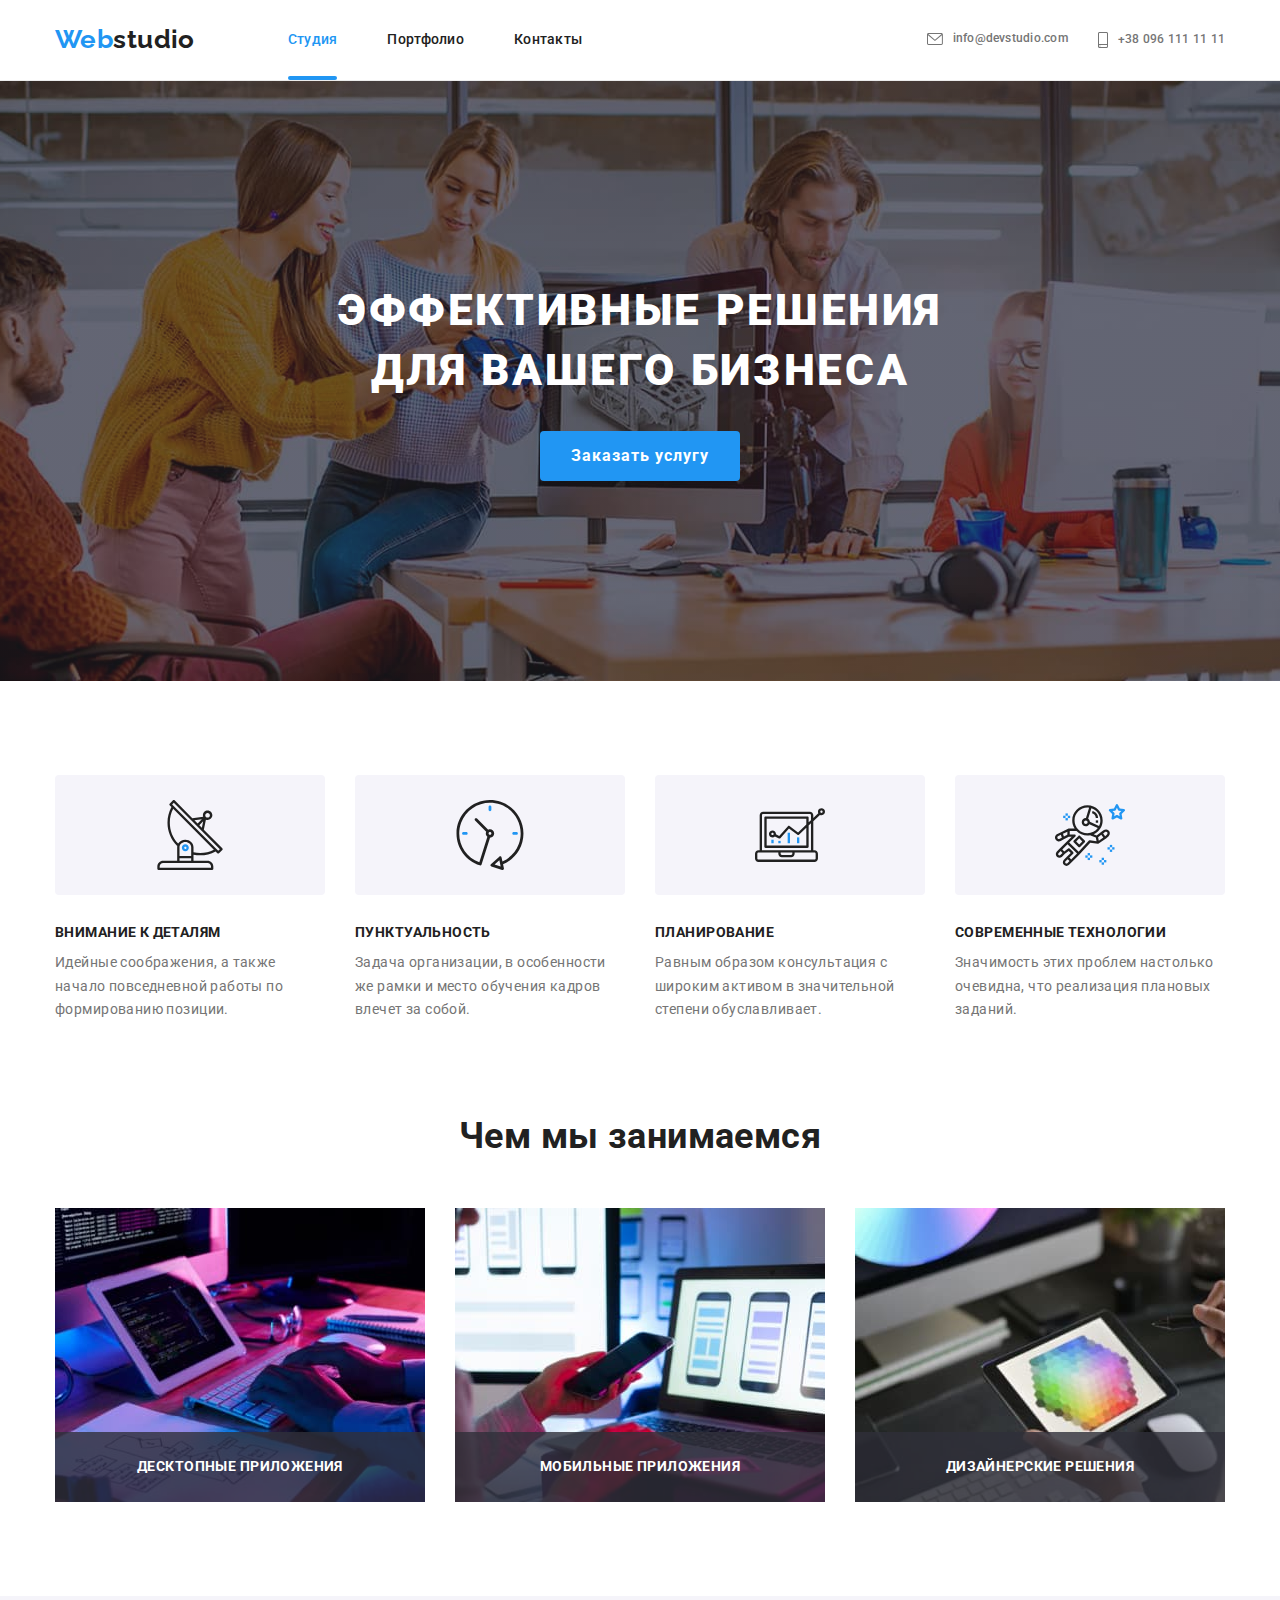
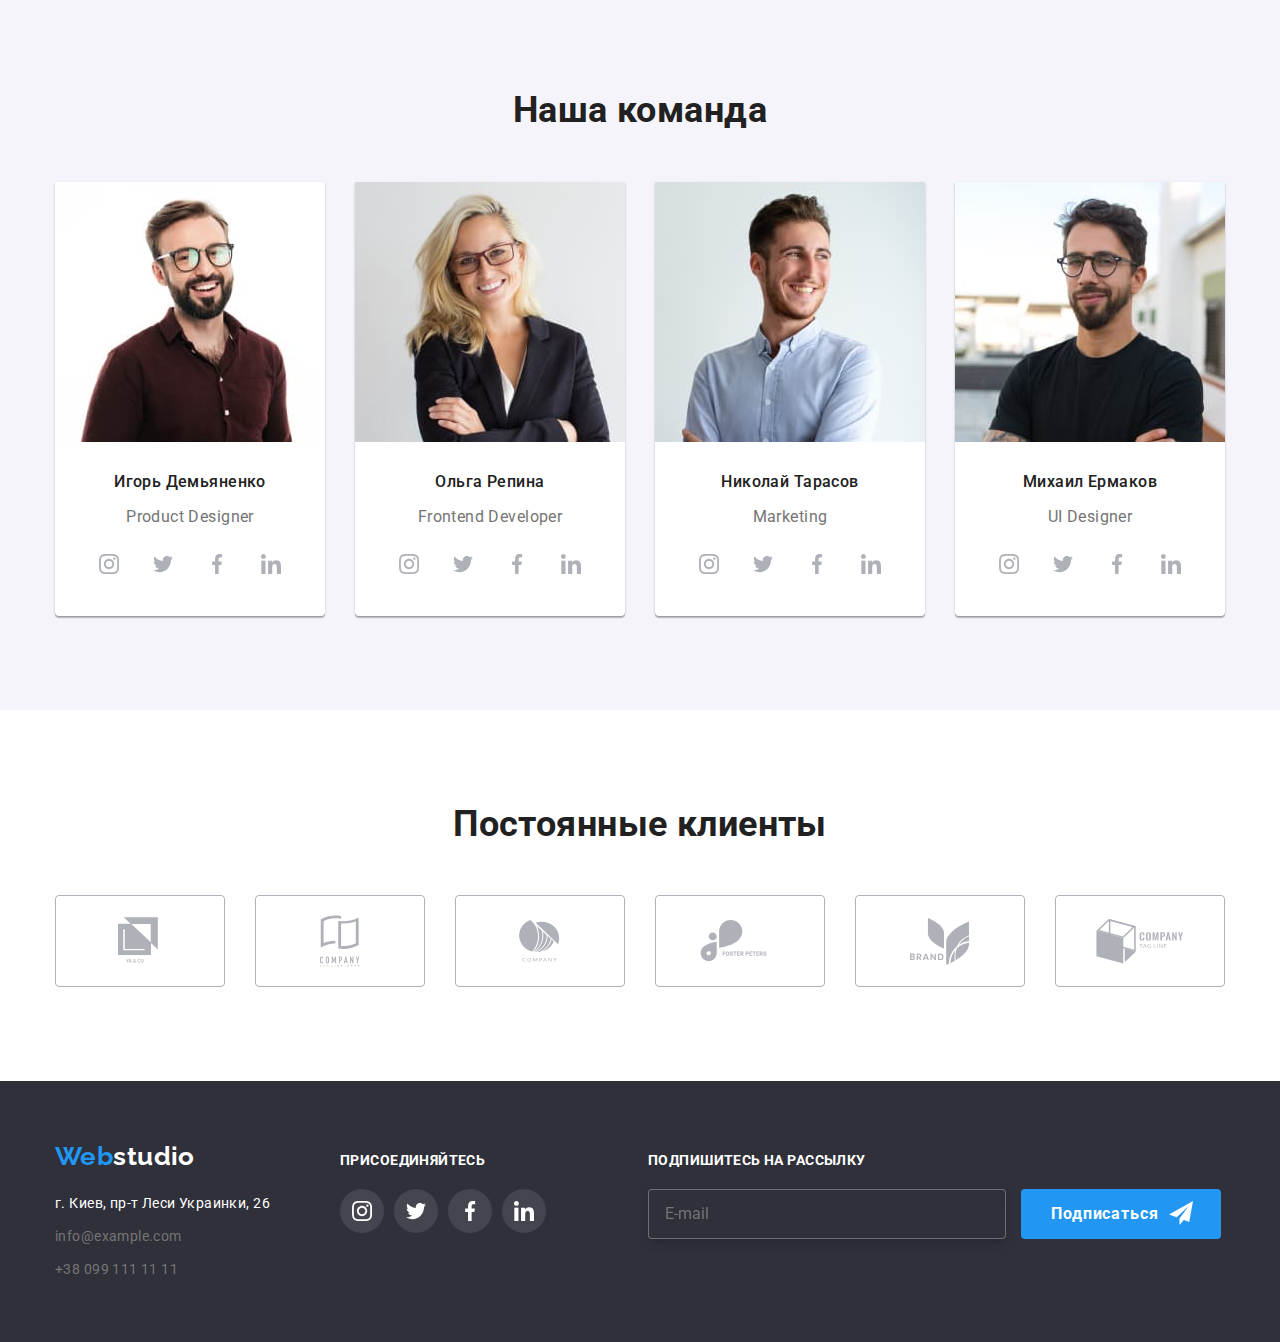
==== commit 2333c26d: "hw8 v1.1" ====
--- a/index.html
+++ b/index.html
@@ -37,7 +37,7 @@
                 <ul class="list contacts">
                         <li class="contacts__item">
 
-                            <a class="link contacts__link" href="mailto:info@devstudio.com">
+                            <a class="link contacts__link mail-link" href="mailto:info@devstudio.com">
                                 <svg class="contacts__icon" width="16px" height="12px">
                                     <use href="./images/sprite.svg#icon-envelope"></use>
                                 </svg>
@@ -45,7 +45,7 @@
                         </li>
                         <li class="contacts__item"> 
 
-                            <a class="link contacts__link" href="tel:+380961111111"> 
+                            <a class="link contacts__link tel-link" href="tel:+380961111111"> 
                                 <svg class="contacts__icon" width="10px" height="16px" >
                                     <use href="./images/sprite.svg#icon-smartphone"></use>
                                 </svg>
@@ -521,33 +521,37 @@
             </button>
             <form class="form" name="main-form">
             <b class="modal__header">Оставьте свои данные, мы вам перезвоним</b>
-            <label class="form__label">
-                <span class="form-input__name">Имя</span>
+            
+            <div class="form__label">
+                <label class="form-input__name">Имя</label>
                 <div class="form-input__tomb">
                     <input class="form-input" type="text" name="username">
                     <svg class="form-input__icon" width="18" height="18">
                         <use href="./images/sprite.svg#icon-person-black"></use> 
                     </svg>
                 </div>
-            </label>
-            <label class="form__label">
-                <span class="form-input__name">Телефон</span>
+            </div>
+
+            <div class="form__label">
+                <label class="form-input__name">Телефон</label>
                 <div class="form-input__tomb">
                     <input class="form-input" type="tel" name="usertel">
                     <svg class="form-input__icon" width="18" height="18">
                         <use href="./images/sprite.svg#icon-phone-black"></use> 
                     </svg>
                 </div>
-            </label>
-            <label class="form__label">
-                <span class="form-input__name">Почта</span>
+            </div>
+
+
+            <div class="form__label">
+                <label class="form-input__name">Почта</label>
                 <div class="form-input__tomb">
                     <input class="form-input" type="email" name="usermail">
                     <svg class="form-input__icon" width="18" height="18">
                         <use href="./images/sprite.svg#icon-email-black"></use> 
                     </svg>
                 </div>
-            </label>
+            </div>
             <label class="form__label">
                 <span class="form-input__name">Комментарий</span>
                 <textarea class="feedback" name="feedback" rows="7" placeholder="Введите текст" ></textarea>
@@ -559,9 +563,45 @@
             </label>
             <button class="main-button form-button" type="submit">Отправить</button>
             </form>
-        </div>
-    </div>
+
+
+            <form class="modal-form">
+                <div class="form-field">
+                    <label class="form-field__label" for="name"> Имя</label>
+                    <input class="form-field__input" type="text" name="name" id="name" />
+                    <svg class="form-field__icon" width="12" height="12">
+                        <use href="./images/icons.svg#icon-person"></use>
+                    </svg>
+                </div>
+                <div class="form-field">
+                    <label class="form-field__label" for="telephone">Телефон</label>
+                    <input class="form-field__input" type="tel" name="tel" id="telephone" />
+                    <svg class="form-field__icon" width="13" height="13">
+                        <use href="./images/icons.svg#icon-phone"></use>
+                    </svg>
+                </div>
+                <div class="form-field">
+                    <label class="form-field__label" for="mail">Почта</label>
+                    <input class="form-field__input" type="email" name="mail" id="mail" />
+                    <svg class="form-field__icon" width="15" height="12">
+                        <use href="./images/icons.svg#icon-mail"></use>
+                    </svg>
+                </div>
+                <div class="form-field form-field--margin-bottom">
+                    <label class="form-field__label" for="comment">Комментарий</label>
+                    <textarea class="form-field__text-area" name="comment" id="comment" placeholder="Введите текст"></textarea>
+                </div>
+                <label class="form-field__checkbox-lable">
+                    <input class="form-field__checkbox" type="checkbox" name="policy" />
+                    <span class="form-field__check-box-part"></span>
+                    Соглашаюсь с рассылкой и принимаю
+                    <a href=""> Условия договора</a></label>
+                <button class="modal-form__btn" type="submit">Отправить</button>
+            </form>
+            </div>
+            </div>
    
+
     <script src="./js/modal.js"></script>
     <script src="./js/mobile-menu.js"></script>
 </body>
--- a/css/styles.css
+++ b/css/styles.css
@@ -283,6 +283,10 @@
 .contacts__link {
   display: flex;
   align-items: center;
+  font-weight: 500;
+  font-size: 12px;
+  line-height: 1.16;
+  letter-spacing: 0.02em;
 }
 
 @media screen and (max-width: 767px) {
@@ -295,17 +299,24 @@
   }
 }
 
-@media screen and (min-width: 768px) {
-  .contacts__link {
-    padding-top: 5px;
-    padding-bottom: 5px;
-  }
-}
-
 @media screen and (min-width: 1200px) {
   .contacts__link {
     padding-top: 32px;
     padding-bottom: 32px;
+  }
+}
+
+@media screen and (min-width: 768px) and (max-width: 1199px) {
+  .mail-link {
+    padding-top: 21px;
+    padding-bottom: 5px;
+  }
+}
+
+@media screen and (min-width: 768px) and (max-width: 1199px) {
+  .tel-link {
+    padding-top: 5px;
+    padding-bottom: 21px;
   }
 }
 
@@ -1085,18 +1096,35 @@
 }
 
 .buttons-list {
-  text-align: left;
   display: flex;
+  justify-content: left;
   flex-wrap: wrap;
 }
 
-.buttons-list__item:not(:last-child) {
-  margin-right: 8px;
-  margin-bottom: 15px;
-}
-
-.buttons-list__item:last-child {
-  margin-bottom: 40px;
+@media screen and (min-width: 768px) {
+  .buttons-list {
+    justify-content: center;
+    margin-bottom: 30px;
+  }
+}
+
+@media screen and (min-width: 1200px) {
+  .buttons-list {
+    margin-bottom: 50px;
+  }
+}
+
+@media screen and (max-width: 767px) {
+  .buttons-list__item:not(:last-child) {
+    margin-right: 8px;
+    margin-bottom: 15px;
+  }
+}
+
+@media screen and (min-width: 768px) {
+  .buttons-list__item:not(:last-child) {
+    margin-right: 8px;
+  }
 }
 
 @media screen and (min-width: 768px) {
@@ -1129,6 +1157,19 @@
   .card-list__item:not(:last-child) {
     margin-bottom: 30px;
   }
+}
+
+.card-list__item {
+  transition: box-shadow var(--transformationt-time) var(--cubic-bezier);
+}
+
+.card__body {
+  transition: box-shadow var(--transformationt-time) var(--cubic-bezier);
+}
+
+.card__link:hover .card-list__item,
+.card__link:focus .card-list__item {
+  box-shadow: 0px 1px 1px #0000001f, 0px 4px 4px rgba(0, 0, 0, 0.06), 1px 4px 6px rgba(0, 0, 0, 0.16);
 }
 
 .card__header {
@@ -1173,12 +1214,8 @@
   transform: translateY(-100%);
 }
 
-.card__body {
-  transition: box-shadow var(--transformationt-time) var(--cubic-bezier);
-}
-
-.card__link:hover .card__body,
-.card__link:focus .card__body {
+.card__link:hover,
+.card__link:focus {
   box-shadow: 0px 1px 1px #0000001f, 0px 4px 4px rgba(0, 0, 0, 0.06), 1px 4px 6px rgba(0, 0, 0, 0.16);
 }
 
@@ -1325,8 +1362,8 @@
   position: relative;
 }
 
-.form-input__tomb:focus-within .form-input__icon,
-.form-input__tomb:focus-within .form-input {
+.form__label:focus-within .form-input__icon,
+.form__label:focus-within .form-input {
   fill: var(--logo-button-color);
   border-color: var(--logo-button-color);
   outline: var(--logo-button-color);
@@ -1378,4 +1415,173 @@
 .form-button:focus {
   box-shadow: 0px 4px 4px rgba(0, 0, 0, 0.15);
 }
+
+.form-field {
+  display: flex;
+  flex-direction: column;
+  margin-bottom: 10px;
+  position: relative;
+  color: var(--dark-color);
+}
+
+.form-field--margin-bottom {
+  margin-bottom: 0;
+}
+
+.form-field__label {
+  margin-bottom: 4px;
+  font-size: 12px;
+  line-height: 1.17;
+  letter-spacing: 0.01em;
+  color: var(--font-color-dark);
+}
+
+.form-field__input {
+  cursor: pointer;
+  border: 1px solid rgba(33, 33, 33, 0.2);
+  border-radius: 4px;
+  padding-top: 12px;
+  padding-bottom: 12px;
+  padding-left: 42px;
+  padding-right: 0;
+  height: 40px;
+  font-size: 14px;
+  line-height: 1.14;
+  letter-spacing: 0.01em;
+  transition: border 250ms var(--timing-function);
+}
+
+.form-field__input:hover, .form-field__input:focus {
+  border: 1px solid var(--accent-color);
+  outline: none;
+}
+
+.form-field__icon {
+  position: absolute;
+  top: 55%;
+  margin-left: 12px;
+  fill: currentColor;
+  transition: color 250ms var(--timing-function);
+}
+
+.form-field__icon:focus, .form-field__icon:hover {
+  color: var(--accent-color);
+  cursor: pointer;
+}
+
+.form-field__input:hover + .form-field__icon,
+.form-field__input:focus + .form-field__icon {
+  color: var(--accent-color);
+}
+
+.form-field:focus-within > .form-field__icon {
+  color: rgba(33, 150, 243, 0.9);
+}
+
+.form-text-area::placeholder {
+  font-size: 14px;
+  line-height: 1.14;
+  letter-spacing: 0.01em;
+  color: rgba(117, 117, 117, 0.5);
+}
+
+.form-field__text-area {
+  resize: none;
+  cursor: pointer;
+  height: 120px;
+  padding: 12px 16px;
+  margin-bottom: 20px;
+  border: 1px solid rgba(33, 33, 33, 0.2);
+  border-radius: 4px;
+  font-size: 14px;
+  line-height: 1.14;
+  letter-spacing: 0.01em;
+  transition: border 250ms var(--timing-function);
+}
+
+.form-field__text-area:hover, .form-field__text-area:focus {
+  border: 1px solid var(--accent-color);
+  outline: none;
+}
+
+.form-field:nth-child(5) {
+  flex-direction: row;
+}
+
+.form-field__checkbox-lable {
+  display: flex;
+  align-items: center;
+  justify-content: start;
+  cursor: pointer;
+  font-size: 12px;
+  line-height: 1.71;
+  letter-spacing: 0.03em;
+  color: var(--font-color-dark);
+  margin-bottom: 30px;
+}
+
+@media screen and (max-width: 350px) {
+  .form-field__checkbox-lable {
+    font-size: 10px;
+  }
+}
+
+@media screen and (max-width: 480px) {
+  .form-field__checkbox-lable {
+    flex-wrap: wrap;
+  }
+}
+
+@media screen and (min-width: 1200px) {
+  .form-field__checkbox-lable {
+    font-size: 14px;
+  }
+}
+
+.form-field__checkbox {
+  appearance: none;
+}
+
+.form-field__check-box-part {
+  cursor: pointer;
+  margin-right: 8.38px;
+  width: 16px;
+  height: 15px;
+  background-image: url(../images/vector.svg);
+}
+
+@media screen and (min-width: 1200px) {
+  .form-field__check-box-part {
+    margin-left: 12px;
+  }
+}
+
+.form-field__checkbox:focus + .form-field__check-box-part {
+  outline: 1px solid var(--accent-color);
+}
+
+.form-field__checkbox:checked:focus + .form-field__check-box-part {
+  background-color: #2196f3;
+  outline: 1px solid var(--accent-color);
+  background-image: url(../images/r.svg);
+  background-repeat: no-repeat;
+  background-position: center;
+}
+
+.modal-form__btn {
+  display: block;
+  padding: 10px 55px;
+  margin-left: auto;
+  margin-right: auto;
+  cursor: pointer;
+  border: none;
+  background-color: #188ce8;
+  box-shadow: 0px 4px 4px rgba(0, 0, 0, 0.15);
+  border-radius: 4px;
+  font-weight: bold;
+  font-size: 16px;
+  line-height: 1.87;
+  letter-spacing: 0.06em;
+  color: var(--main-color);
+}
 /*# sourceMappingURL=styles.css.map */